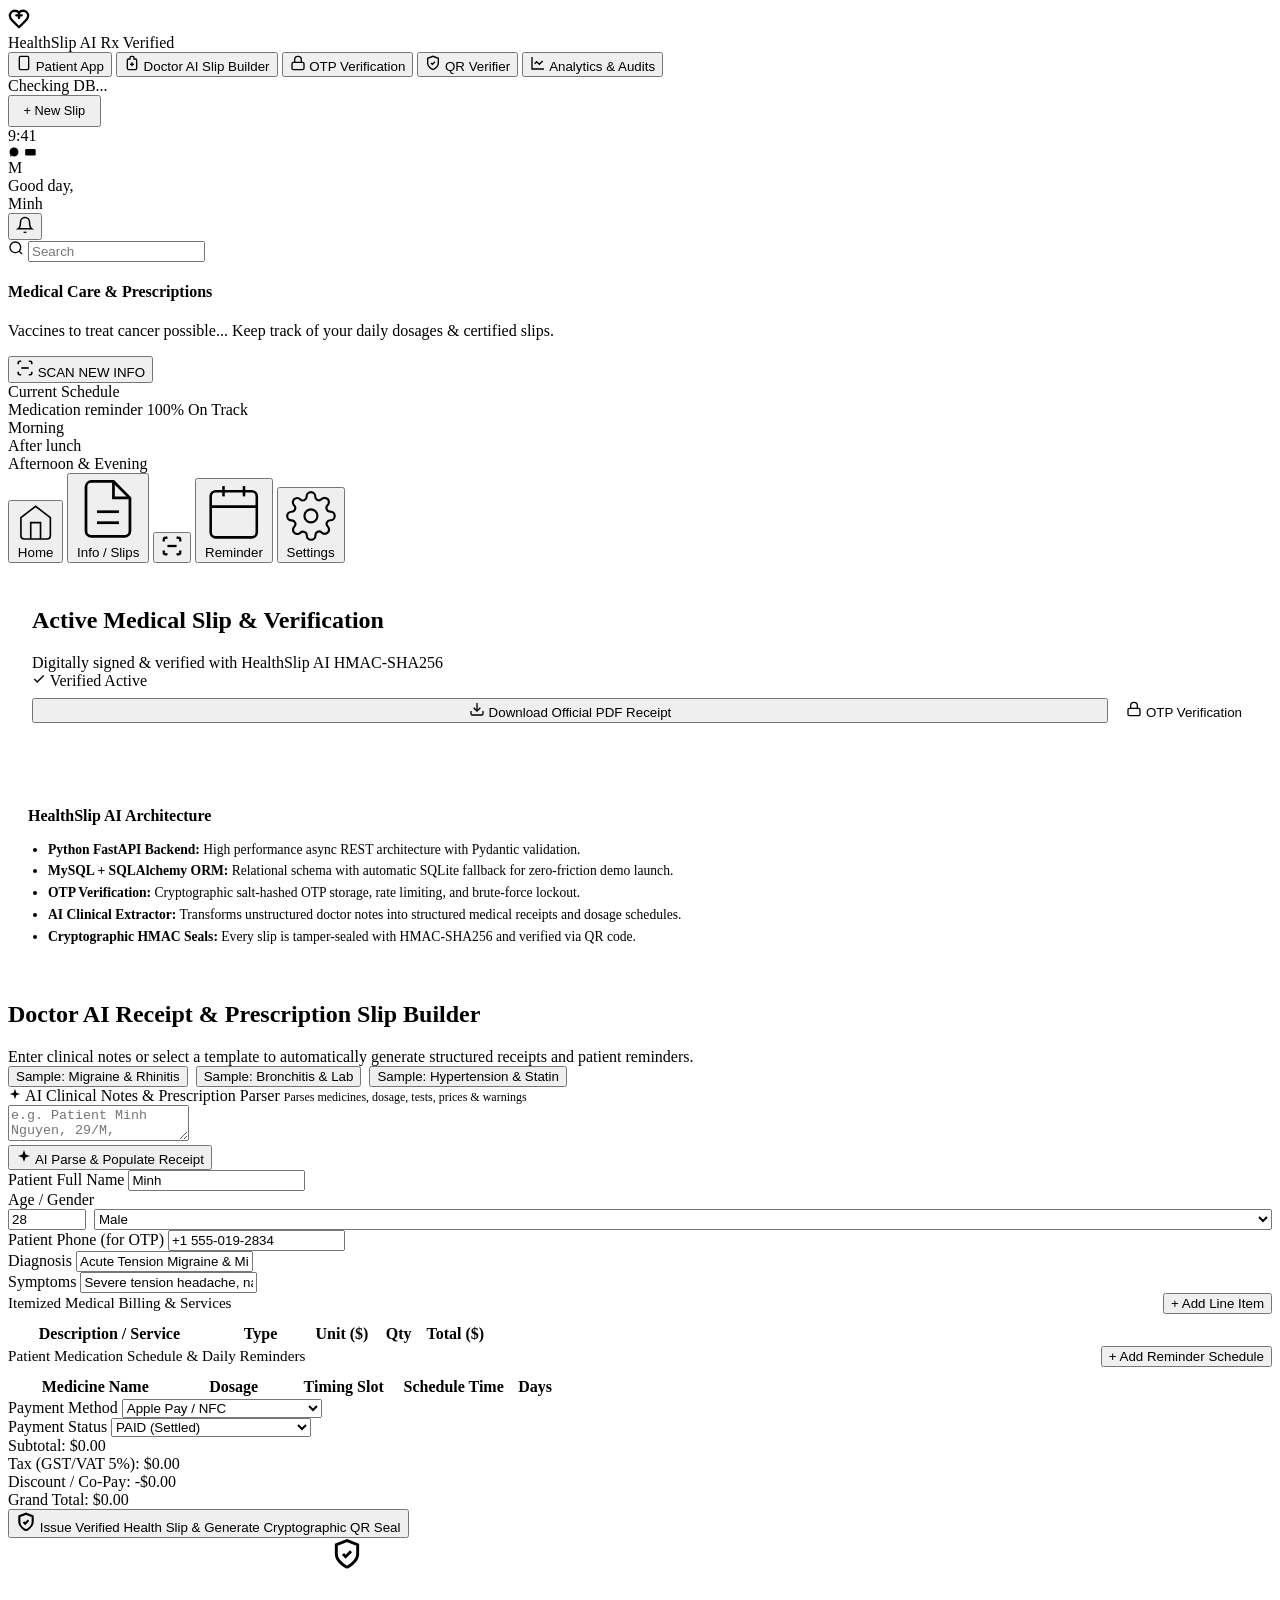
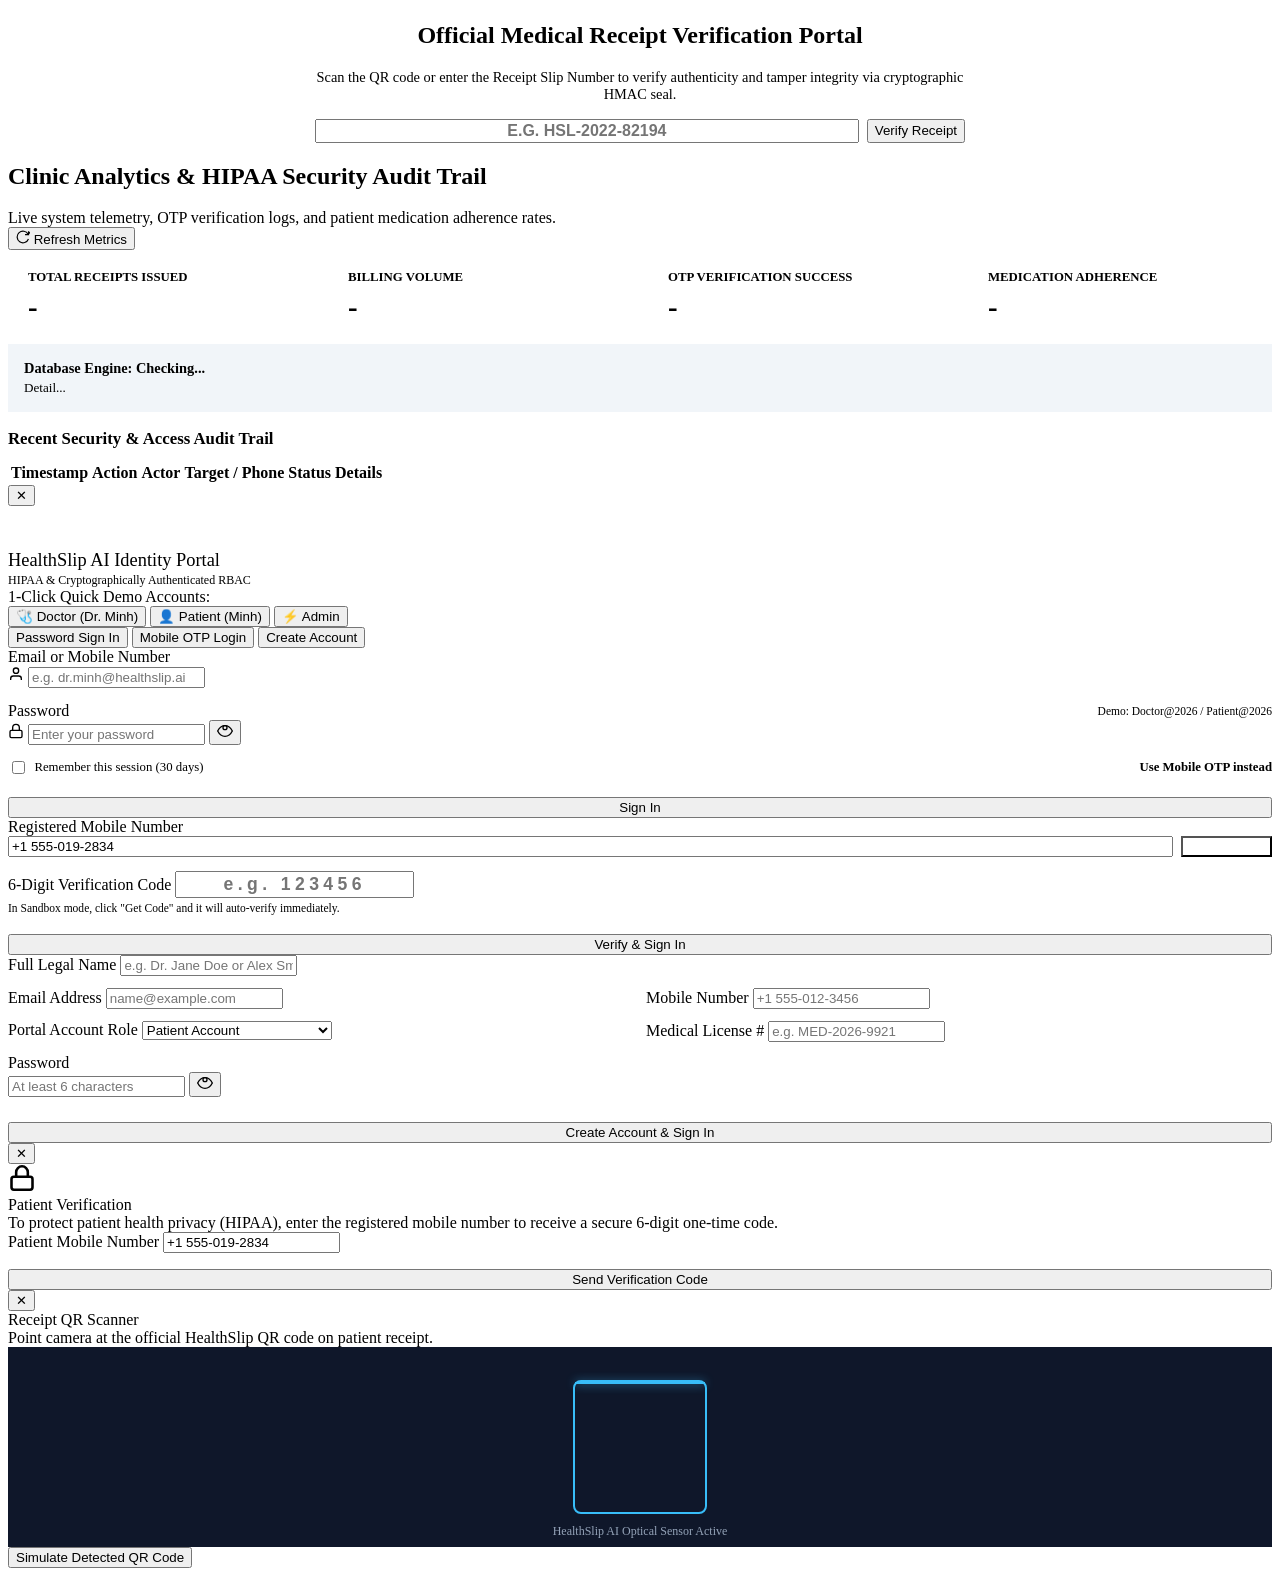
==== app/templates/index.html @ 47f46df9 "Initial commit: HealthSlip AI - AI-assisted medical receipt generation and OTP verification system" ====
<!DOCTYPE html>
<html lang="en">
<head>
  <meta charset="UTF-8">
  <meta name="viewport" content="width=device-width, initial-scale=1.0">
  <title>HealthSlip AI - AI-Assisted Medical Receipt & Patient Verification System</title>
  <meta name="description" content="AI-Powered medical receipt generation, cryptographic verification, and OTP-based secure patient access system.">
  <link rel="stylesheet" href="/static/css/style.css">
  <link rel="icon" href="data:image/svg+xml,<svg xmlns='http://www.w3.org/2000/svg' viewBox='0 0 24 24' fill='%232563EB'><path d='M4.5 10.5C3.67 10.5 3 11.17 3 12s.67 1.5 1.5 1.5h15c.83 0 1.5-.67 1.5-1.5s-.67-1.5-1.5-1.5h-15zM10.5 4.5C10.5 3.67 11.17 3 12 3s1.5.67 1.5 1.5v15c0 .83-.67 1.5-1.5 1.5s-1.5-.67-1.5-1.5v-15z'/></svg>">
</head>
<body>

  <!-- Top App Navigation Bar -->
  <header class="app-header">
    <div class="brand-wrapper">
      <div class="brand-icon">
        <svg width="22" height="22" viewBox="0 0 24 24" fill="none" stroke="currentColor" stroke-width="2.5" stroke-linecap="round" stroke-linejoin="round">
          <path d="M19 14c1.49-1.46 3-3.21 3-5.5A5.5 5.5 0 0 0 16.5 3c-1.76 0-3 .5-4.5 2-1.5-1.5-2.74-2-4.5-2A5.5 5.5 0 0 0 2 8.5c0 2.3 1.5 4.05 3 5.5l7 7Z"/>
          <path d="M12 5v6"/>
          <path d="M9 8h6"/>
        </svg>
      </div>
      <div>
        <span class="brand-title">HealthSlip <span style="color: var(--primary);">AI</span></span>
        <span class="brand-badge">Rx Verified</span>
      </div>
    </div>

    <!-- Navigation Views Tabs -->
    <nav class="nav-tabs">
      <button class="nav-tab-btn active" id="tab-patient-btn" onclick="switchView('patient-view')">
        <svg width="16" height="16" viewBox="0 0 24 24" fill="none" stroke="currentColor" stroke-width="2"><rect width="14" height="20" x="5" y="2" rx="2" ry="2"/><path d="M12 18h.01"/></svg>
        Patient App
      </button>
      <button class="nav-tab-btn" id="tab-doctor-btn" onclick="switchView('doctor-view')">
        <svg width="16" height="16" viewBox="0 0 24 24" fill="none" stroke="currentColor" stroke-width="2"><path d="M11 2a2 2 0 0 0-2 2v2H7a2 2 0 0 0-2 2v12a2 2 0 0 0 2 2h10a2 2 0 0 0 2-2V8a2 2 0 0 0-2-2h-2V4a2 2 0 0 0-2-2h-2z"/><path d="M12 11v6"/><path d="M9 14h6"/></svg>
        Doctor AI Slip Builder
      </button>
      <button class="nav-tab-btn" id="tab-otp-btn" onclick="openOtpModal()">
        <svg width="16" height="16" viewBox="0 0 24 24" fill="none" stroke="currentColor" stroke-width="2"><rect width="18" height="11" x="3" y="11" rx="2" ry="2"/><path d="M7 11V7a5 5 0 0 1 10 0v4"/></svg>
        OTP Verification
      </button>
      <button class="nav-tab-btn" id="tab-verify-btn" onclick="switchView('verify-view')">
        <svg width="16" height="16" viewBox="0 0 24 24" fill="none" stroke="currentColor" stroke-width="2"><path d="M12 22s8-4 8-10V5l-8-3-8 3v7c0 6 8 10 8 10"/><path d="m9 12 2 2 4-4"/></svg>
        QR Verifier
      </button>
      <button class="nav-tab-btn" id="tab-analytics-btn" onclick="switchView('analytics-view')">
        <svg width="16" height="16" viewBox="0 0 24 24" fill="none" stroke="currentColor" stroke-width="2"><path d="M3 3v18h18"/><path d="m19 9-5 5-4-4-3 3"/></svg>
        Analytics & Audits
      </button>
    </nav>

    <!-- Header Actions, DB Badge & Real-Time Auth -->
    <div class="header-actions">
      <div class="db-badge" id="db-status-badge" title="Active Database Connection">
        <span class="db-dot" id="db-dot"></span>
        <span id="db-name-text">Checking DB...</span>
      </div>
      <button class="btn-ai-generate" style="padding: 0.4rem 0.85rem; font-size: 0.8rem;" onclick="switchView('doctor-view')">
        + New Slip
      </button>
      <!-- Real-Time User Authentication State -->
      <div id="header-auth-container">
        <!-- Rendered dynamically by auth.js -->
      </div>
    </div>
  </header>

  <!-- Main Viewport -->
  <main class="main-viewport">

    <!-- ==============================================================
         VIEW 1: PATIENT MOBILE APP (FAITHFUL TO USER'S REFERENCE IMAGE)
         ============================================================== -->
    <section id="patient-view" class="view-panel active">
      <div class="workspace-grid">

        <!-- Left Column: The Mobile Device Simulation -->
        <div class="phone-mockup-wrapper">
          <div class="phone-device">
            <!-- Status Bar -->
            <div class="phone-status-bar">
              <span id="phone-clock">9:41</span>
              <div style="display: flex; gap: 4px; align-items: center;">
                <svg width="12" height="12" viewBox="0 0 24 24" fill="currentColor"><path d="M12 3c-4.97 0-9 4.03-9 9 0 2.12.74 4.07 1.97 5.61L4.35 19.4a1 1 0 0 0 1.41 1.41l1.79-1.79A8.96 8.96 0 0 0 12 21c4.97 0 9-4.03 9-9s-4.03-9-9-9z"/></svg>
                <svg width="14" height="14" viewBox="0 0 24 24" fill="currentColor"><rect x="2" y="7" width="18" height="11" rx="2" ry="2"/><path d="M22 11v3"/></svg>
              </div>
            </div>

            <!-- Scrollable Content Screen -->
            <div class="phone-content">
              
              <!-- User Greeting Header -->
              <div class="phone-user-header">
                <div class="phone-user-info">
                  <div class="phone-avatar" id="patient-avatar-letter">M</div>
                  <div>
                    <div class="phone-greeting-text">Good day,</div>
                    <div class="phone-user-name" id="patient-display-name">Minh</div>
                  </div>
                </div>
                <button class="phone-icon-btn" onclick="openOtpModal()" title="OTP Verification Status">
                  <svg width="18" height="18" viewBox="0 0 24 24" fill="none" stroke="currentColor" stroke-width="2"><path d="M6 8a6 6 0 0 1 12 0c0 7 3 9 3 9H3s3-2 3-9"/><path d="M10.3 21a1.94 1.94 0 0 0 3.4 0"/></svg>
                  <span class="badge-dot" id="auth-status-dot"></span>
                </button>
              </div>

              <!-- Search Bar -->
              <div class="phone-search-box">
                <svg width="16" height="16" viewBox="0 0 24 24" fill="none" stroke="currentColor" stroke-width="2"><circle cx="11" cy="11" r="8"/><path d="m21 21-4.3-4.3"/></svg>
                <input type="text" id="phone-search-input" placeholder="Search" oninput="filterReminders()">
              </div>

              <!-- Hero Context Card (Vaccine/Clinical Research Context with Scan CTA) -->
              <div class="phone-hero-card">
                <div class="hero-art-layer"></div>
                <h4>Medical Care & Prescriptions</h4>
                <p>Vaccines to treat cancer possible... Keep track of your daily dosages & certified slips.</p>
                <button class="btn-scan-action" onclick="openScannerModal()">
                  <svg width="18" height="18" viewBox="0 0 24 24" fill="none" stroke="currentColor" stroke-width="2.2"><path d="M3 7V5a2 2 0 0 1 2-2h2"/><path d="M17 3h2a2 2 0 0 1 2 2v2"/><path d="M21 17v2a2 2 0 0 1-2 2h-2"/><path d="M7 21H5a2 2 0 0 1-2-2v-2"/><path d="M7 12h10"/></svg>
                  SCAN NEW INFO
                </button>
              </div>

              <!-- Horizontal Calendar Ribbon (August 2022 / Current Date) -->
              <div class="calendar-ribbon-wrapper">
                <div class="calendar-month-label" id="calendar-header-title">Current Schedule</div>
                <div class="calendar-days-row" id="calendar-days-container">
                  <!-- Populated via JavaScript: Sun 21, Mon 22, Tue 23... -->
                </div>
              </div>

              <!-- Medication Reminder Section (Faithful to Screenshot!) -->
              <div class="section-headline">
                <span>Medication reminder</span>
                <span class="adherence-indicator" id="adherence-badge">100% On Track</span>
              </div>

              <!-- Time Group: Morning (12:00 am) -->
              <div class="timeline-slot-group">
                <div class="slot-label">Morning</div>
                <div id="slot-morning-items">
                  <!-- Cards loaded here -->
                </div>
              </div>

              <!-- Time Group: After lunch / Afternoon -->
              <div class="timeline-slot-group">
                <div class="slot-label">After lunch</div>
                <div id="slot-afternoon-items">
                  <!-- Cards loaded here -->
                </div>
              </div>

              <!-- Time Group: Evening / Night -->
              <div class="timeline-slot-group">
                <div class="slot-label">Afternoon & Evening</div>
                <div id="slot-evening-items">
                  <!-- Cards loaded here -->
                </div>
              </div>

            </div>

            <!-- Floating Bottom Navigation Bar -->
            <nav class="phone-bottom-nav">
              <button class="phone-nav-item active" onclick="switchView('patient-view')">
                <svg viewBox="0 0 24 24" fill="none" stroke="currentColor"><path d="m3 9 9-7 9 7v11a2 2 0 0 1-2 2H5a2 2 0 0 1-2-2z"/><polyline points="9 22 9 12 15 12 15 22"/></svg>
                <span>Home</span>
              </button>
              <button class="phone-nav-item" onclick="openPatientSlipsDrawer()">
                <svg viewBox="0 0 24 24" fill="none" stroke="currentColor"><path d="M14 2H6a2 2 0 0 0-2 2v16a2 2 0 0 0 2 2h12a2 2 0 0 0 2-2V8z"/><polyline points="14 2 14 8 20 8"/><line x1="16" y1="13" x2="8" y2="13"/><line x1="16" y1="17" x2="8" y2="17"/></svg>
                <span>Info / Slips</span>
              </button>
              <button class="phone-nav-scan-badge" onclick="openScannerModal()" title="Scan Receipt QR">
                <svg width="22" height="22" viewBox="0 0 24 24" fill="none" stroke="currentColor" stroke-width="2.5"><path d="M3 7V5a2 2 0 0 1 2-2h2"/><path d="M17 3h2a2 2 0 0 1 2 2v2"/><path d="M21 17v2a2 2 0 0 1-2 2h-2"/><path d="M7 21H5a2 2 0 0 1-2-2v-2"/><line x1="7" y1="12" x2="17" y2="12"/></svg>
              </button>
              <button class="phone-nav-item" onclick="refreshReminders()">
                <svg viewBox="0 0 24 24" fill="none" stroke="currentColor"><rect width="18" height="18" x="3" y="4" rx="2" ry="2"/><line x1="16" y1="2" x2="16" y2="6"/><line x1="8" y1="2" x2="8" y2="6"/><line x1="3" y1="10" x2="21" y2="10"/></svg>
                <span>Reminder</span>
              </button>
              <button class="phone-nav-item" onclick="switchView('doctor-view')">
                <svg viewBox="0 0 24 24" fill="none" stroke="currentColor"><circle cx="12" cy="12" r="3"/><path d="M19.4 15a1.65 1.65 0 0 0 .33 1.82l.06.06a2 2 0 0 1 0 2.83 2 2 0 0 1-2.83 0l-.06-.06a1.65 1.65 0 0 0-1.82-.33 1.65 1.65 0 0 0-1 1.51V21a2 2 0 0 1-2 2 2 2 0 0 1-2-2v-.09A1.65 1.65 0 0 0 9 19.4a1.65 1.65 0 0 0-1.82.33l-.06.06a2 2 0 0 1-2.83 0 2 2 0 0 1 0-2.83l.06-.06a1.65 1.65 0 0 0 .33-1.82 1.65 1.65 0 0 0-1.51-1H3a2 2 0 0 1-2-2 2 2 0 0 1 2-2h.09A1.65 1.65 0 0 0 4.6 9a1.65 1.65 0 0 0-.33-1.82l-.06-.06a2 2 0 0 1 0-2.83 2 2 0 0 1 2.83 0l.06.06a1.65 1.65 0 0 0 1.82.33H9a1.65 1.65 0 0 0 1-1.51V3a2 2 0 0 1 2-2 2 2 0 0 1 2 2v.09a1.65 1.65 0 0 0 1 1.51 1.65 1.65 0 0 0 1.82-.33l.06-.06a2 2 0 0 1 2.83 0 2 2 0 0 1 0 2.83l-.06.06a1.65 1.65 0 0 0-.33 1.82V9a1.65 1.65 0 0 0 1.51 1H21a2 2 0 0 1 2 2 2 2 0 0 1-2 2h-.09a1.65 1.65 0 0 0-1.51 1z"/></svg>
                <span>Settings</span>
              </button>
            </nav>

          </div>
        </div>

        <!-- Right Column: Interactive Side Panel with Quick Actions -->
        <div style="display: flex; flex-direction: column; gap: 1.5rem;">
          
          <!-- Verified Health Slip Card Preview -->
          <div class="doctor-workspace-card" style="padding: 1.5rem;">
            <div class="workspace-title-bar">
              <div>
                <h2>Active Medical Slip & Verification</h2>
                <div class="workspace-subtitle">Digitally signed & verified with HealthSlip AI HMAC-SHA256</div>
              </div>
              <span class="receipt-stamp-badge" id="preview-stamp-status">
                <svg width="14" height="14" viewBox="0 0 24 24" fill="none" stroke="currentColor" stroke-width="2.5"><polyline points="20 6 9 17 4 12"/></svg>
                Verified Active
              </span>
            </div>

            <!-- Receipt Quick Details -->
            <div id="active-slip-preview-container">
              <!-- Loaded dynamically -->
            </div>

            <div style="display: flex; gap: 0.75rem; margin-top: 0.5rem;">
              <button class="btn-ai-generate" style="flex: 1;" onclick="downloadActivePdf()">
                <svg width="16" height="16" viewBox="0 0 24 24" fill="none" stroke="currentColor" stroke-width="2"><path d="M21 15v4a2 2 0 0 1-2 2H5a2 2 0 0 1-2-2v-4"/><polyline points="7 10 12 15 17 10"/><line x1="12" y1="15" x2="12" y2="3"/></svg>
                Download Official PDF Receipt
              </button>
              <button class="btn-scan-action" style="background: white; color: var(--navy); border: 1px solid var(--border);" onclick="openOtpModal()">
                <svg width="16" height="16" viewBox="0 0 24 24" fill="none" stroke="currentColor" stroke-width="2"><rect width="18" height="11" x="3" y="11" rx="2" ry="2"/><path d="M7 11V7a5 5 0 0 1 10 0v4"/></svg>
                OTP Verification
              </button>
            </div>
          </div>

          <!-- Feature Highlights Card -->
          <div class="doctor-workspace-card" style="padding: 1.25rem; background: #ffffff;">
            <h3 style="font-size: 1rem; font-weight: 700; margin-bottom: 0.5rem; color: var(--navy);">HealthSlip AI Architecture</h3>
            <ul style="font-size: 0.85rem; color: var(--text-muted); line-height: 1.6; padding-left: 1.25rem;">
              <li><b>Python FastAPI Backend:</b> High performance async REST architecture with Pydantic validation.</li>
              <li><b>MySQL + SQLAlchemy ORM:</b> Relational schema with automatic SQLite fallback for zero-friction demo launch.</li>
              <li><b>OTP Verification:</b> Cryptographic salt-hashed OTP storage, rate limiting, and brute-force lockout.</li>
              <li><b>AI Clinical Extractor:</b> Transforms unstructured doctor notes into structured medical receipts and dosage schedules.</li>
              <li><b>Cryptographic HMAC Seals:</b> Every slip is tamper-sealed with HMAC-SHA256 and verified via QR code.</li>
            </ul>
          </div>

        </div>

      </div>
    </section>

    <!-- ==============================================================
         VIEW 2: DOCTOR AI RECEIPT GENERATOR WORKSPACE
         ============================================================== -->
    <section id="doctor-view" class="view-panel">
      <div class="doctor-workspace-card">
        
        <div class="workspace-title-bar">
          <div>
            <h2>Doctor AI Receipt & Prescription Slip Builder</h2>
            <div class="workspace-subtitle">Enter clinical notes or select a template to automatically generate structured receipts and patient reminders.</div>
          </div>
          <div style="display: flex; gap: 0.5rem;">
            <button class="sample-prompt-chip" onclick="fillSamplePrompt('migraine')">Sample: Migraine & Rhinitis</button>
            <button class="sample-prompt-chip" onclick="fillSamplePrompt('bronchitis')">Sample: Bronchitis & Lab</button>
            <button class="sample-prompt-chip" onclick="fillSamplePrompt('hypertension')">Sample: Hypertension & Statin</button>
          </div>
        </div>

        <!-- AI Clinical Notes Input Section -->
        <div class="ai-note-box">
          <div class="ai-note-header">
            <span class="ai-sparkle-tag">
              <svg width="14" height="14" viewBox="0 0 24 24" fill="currentColor"><path d="m12 3-1.9 5.8a2 2 0 0 1-1.3 1.3L3 12l5.8 1.9a2 2 0 0 1 1.3 1.3L12 21l1.9-5.8a2 2 0 0 1 1.3-1.3L21 12l-5.8-1.9a2 2 0 0 1-1.3-1.3z"/></svg>
              AI Clinical Notes & Prescription Parser
            </span>
            <span style="font-size: 0.75rem; color: var(--text-muted);">Parses medicines, dosage, tests, prices & warnings</span>
          </div>
          
          <textarea id="ai-clinical-notes-input" class="ai-textarea" placeholder="e.g. Patient Minh Nguyen, 29/M, presents with severe tension migraine. Prescribe Ibuprofen 400mg 1 pill at 12:00 am and after lunch for 5 days. Add Ibuprofen metisylat 1 pill after lunch. Advised CBC blood test and complete rest. Consultation fee $50."></textarea>
          
          <div style="display: flex; justify-content: space-between; align-items: center;">
            <button class="btn-ai-generate" id="btn-run-ai" onclick="runAIExtraction()">
              <svg width="16" height="16" viewBox="0 0 24 24" fill="currentColor"><path d="m12 3-1.9 5.8a2 2 0 0 1-1.3 1.3L3 12l5.8 1.9a2 2 0 0 1 1.3 1.3L12 21l1.9-5.8a2 2 0 0 1 1.3-1.3L21 12l-5.8-1.9a2 2 0 0 1-1.3-1.3z"/></svg>
              AI Parse & Populate Receipt
            </button>
            <span id="ai-status-msg" style="font-size: 0.8rem; font-weight: 600; color: var(--primary);"></span>
          </div>
        </div>

        <!-- AI Clinical Contraindication Warnings Banner -->
        <div id="ai-warnings-banner" class="ai-alert-box" style="display: none;">
          <div class="ai-alert-title">
            <svg width="16" height="16" viewBox="0 0 24 24" fill="none" stroke="currentColor" stroke-width="2.5"><path d="m21.73 18-8-14a2 2 0 0 0-3.48 0l-8 14A2 2 0 0 0 4 21h16a2 2 0 0 0 1.73-3Z"/><line x1="12" y1="9" x2="12" y2="13"/><line x1="12" y1="17" x2="12.01" y2="17"/></svg>
            Clinical Safety & Interaction Alerts
          </div>
          <ul id="ai-warnings-list" class="ai-alert-list"></ul>
        </div>

        <!-- Form: Patient & Doctor Info -->
        <div class="form-grid-3">
          <div class="input-group">
            <label class="input-label">Patient Full Name</label>
            <input type="text" id="doc-patient-name" class="form-input" value="Minh">
          </div>
          <div class="input-group">
            <label class="input-label">Age / Gender</label>
            <div style="display: flex; gap: 0.5rem;">
              <input type="number" id="doc-patient-age" class="form-input" value="28" style="width: 70px;">
              <select id="doc-patient-gender" class="form-input" style="flex: 1;">
                <option value="Male">Male</option>
                <option value="Female">Female</option>
                <option value="Other">Other</option>
              </select>
            </div>
          </div>
          <div class="input-group">
            <label class="input-label">Patient Phone (for OTP)</label>
            <input type="text" id="doc-patient-phone" class="form-input" value="+1 555-019-2834">
          </div>
        </div>

        <div class="form-grid-2">
          <div class="input-group">
            <label class="input-label">Diagnosis</label>
            <input type="text" id="doc-diagnosis" class="form-input" value="Acute Tension Migraine & Mild Rhinovirus">
          </div>
          <div class="input-group">
            <label class="input-label">Symptoms</label>
            <input type="text" id="doc-symptoms" class="form-input" value="Severe tension headache, nasal congestion, seasonal fatigue">
          </div>
        </div>

        <!-- Itemized Billing Table -->
        <div>
          <div style="display: flex; justify-content: space-between; align-items: center; margin-bottom: 0.5rem;">
            <label class="input-label" style="font-size: 0.95rem;">Itemized Medical Billing & Services</label>
            <button class="btn-add-item" onclick="addNewItemRow()">+ Add Line Item</button>
          </div>

          <div class="items-table-wrapper">
            <table class="items-table" id="receipt-items-table">
              <thead>
                <tr>
                  <th style="width: 40%;">Description / Service</th>
                  <th style="width: 20%;">Type</th>
                  <th style="width: 12%;">Unit ($)</th>
                  <th style="width: 10%;">Qty</th>
                  <th style="width: 12%;">Total ($)</th>
                  <th style="width: 6%;"></th>
                </tr>
              </thead>
              <tbody id="receipt-items-tbody">
                <!-- Dynamically Populated Rows -->
              </tbody>
            </table>
          </div>
        </div>

        <!-- Medication Schedule & Dosage Reminders (To populate Patient's App!) -->
        <div>
          <div style="display: flex; justify-content: space-between; align-items: center; margin-bottom: 0.5rem;">
            <label class="input-label" style="font-size: 0.95rem;">Patient Medication Schedule & Daily Reminders</label>
            <button class="btn-add-item" onclick="addNewReminderRow()">+ Add Reminder Schedule</button>
          </div>

          <div class="items-table-wrapper">
            <table class="items-table" id="reminders-table">
              <thead>
                <tr>
                  <th style="width: 30%;">Medicine Name</th>
                  <th style="width: 18%;">Dosage</th>
                  <th style="width: 20%;">Timing Slot</th>
                  <th style="width: 18%;">Schedule Time</th>
                  <th style="width: 10%;">Days</th>
                  <th style="width: 4%;"></th>
                </tr>
              </thead>
              <tbody id="reminders-tbody">
                <!-- Dynamically Populated Reminder Rows -->
              </tbody>
            </table>
          </div>
        </div>

        <!-- Financial Totals & Issue Button -->
        <div class="financials-bar">
          <div class="payment-options-col">
            <div class="input-group">
              <label class="input-label">Payment Method</label>
              <select id="doc-payment-method" class="form-input" style="width: 200px;">
                <option value="Apple Pay / NFC">Apple Pay / NFC</option>
                <option value="Credit / Debit Card">Credit / Debit Card</option>
                <option value="UPI / QR">UPI / QR</option>
                <option value="Cash">Cash</option>
                <option value="Insurance Claim">Insurance Direct Claim</option>
              </select>
            </div>
            <div class="input-group">
              <label class="input-label">Payment Status</label>
              <select id="doc-payment-status" class="form-input" style="width: 200px;">
                <option value="PAID">PAID (Settled)</option>
                <option value="PENDING">PENDING</option>
                <option value="INSURANCE_CLAIM">INSURANCE CLAIM</option>
              </select>
            </div>
          </div>

          <div class="totals-breakdown-col">
            <div class="total-row">
              <span>Subtotal:</span>
              <span id="calc-subtotal">$0.00</span>
            </div>
            <div class="total-row">
              <span>Tax (GST/VAT 5%):</span>
              <span id="calc-tax">$0.00</span>
            </div>
            <div class="total-row">
              <span>Discount / Co-Pay:</span>
              <span id="calc-discount">-$0.00</span>
            </div>
            <div class="total-row grand">
              <span>Grand Total:</span>
              <span id="calc-grand-total" style="color: var(--primary);">$0.00</span>
            </div>
          </div>
        </div>

        <!-- Final Action Button -->
        <button class="btn-generate-slip" onclick="submitCreateHealthSlip()">
          <svg width="20" height="20" viewBox="0 0 24 24" fill="none" stroke="currentColor" stroke-width="2.5"><path d="M12 22s8-4 8-10V5l-8-3-8 3v7c0 6 8 10 8 10"/><polyline points="9 12 11 14 15 10"/></svg>
          Issue Verified Health Slip & Generate Cryptographic QR Seal
        </button>

      </div>
    </section>

    <!-- ==============================================================
         VIEW 3: PUBLIC QR CODE VERIFIER
         ============================================================== -->
    <section id="verify-view" class="view-panel">
      <div class="doctor-workspace-card" style="max-width: 650px; margin: 0 auto; text-align: center;">
        
        <div class="modal-icon-badge" style="width: 64px; height: 64px;">
          <svg width="32" height="32" viewBox="0 0 24 24" fill="none" stroke="currentColor" stroke-width="2.2"><path d="M12 22s8-4 8-10V5l-8-3-8 3v7c0 6 8 10 8 10"/><polyline points="9 12 11 14 15 10"/></svg>
        </div>
        
        <h2>Official Medical Receipt Verification Portal</h2>
        <p style="font-size: 0.9rem; color: var(--text-muted);">
          Scan the QR code or enter the Receipt Slip Number to verify authenticity and tamper integrity via cryptographic HMAC seal.
        </p>

        <div style="display: flex; gap: 0.5rem; margin: 1rem 0;">
          <input type="text" id="verify-slip-input" class="form-input" placeholder="e.g. HSL-2022-82194" style="flex: 1; font-weight: 700; font-size: 1rem; text-align: center; text-transform: uppercase;">
          <button class="btn-ai-generate" onclick="runPublicVerification()">Verify Receipt</button>
        </div>

        <!-- Verification Result Card -->
        <div id="verify-result-card" style="display: none; margin-top: 1rem; text-align: left; padding: 1.25rem; border-radius: var(--radius-lg); border: 1.5px solid var(--border);">
          <!-- Dynamic Content -->
        </div>

      </div>
    </section>

    <!-- ==============================================================
         VIEW 4: ANALYTICS & AUDIT TRAIL HUB
         ============================================================== -->
    <section id="analytics-view" class="view-panel">
      <div class="doctor-workspace-card">
        
        <div class="workspace-title-bar">
          <div>
            <h2>Clinic Analytics & HIPAA Security Audit Trail</h2>
            <div class="workspace-subtitle">Live system telemetry, OTP verification logs, and patient medication adherence rates.</div>
          </div>
          <button class="sample-prompt-chip" onclick="loadAnalytics()">
            <svg width="14" height="14" viewBox="0 0 24 24" fill="none" stroke="currentColor" stroke-width="2"><path d="M21.5 2v6h-6M21.34 15.57a10 10 0 1 1-.57-8.38l5.67-5.67"/></svg>
            Refresh Metrics
          </button>
        </div>

        <!-- Metric KPI Cards -->
        <div style="display: grid; grid-template-columns: repeat(auto-fit, minmax(200px, 1fr)); gap: 1rem;">
          <div style="background: var(--surface-alt); padding: 1.25rem; border-radius: var(--radius-lg); border: 1px solid var(--border);">
            <div style="font-size: 0.8rem; font-weight: 700; color: var(--text-muted);">TOTAL RECEIPTS ISSUED</div>
            <div id="metric-slips" style="font-size: 1.8rem; font-weight: 800; color: var(--navy); margin-top: 0.35rem;">-</div>
          </div>
          <div style="background: var(--surface-alt); padding: 1.25rem; border-radius: var(--radius-lg); border: 1px solid var(--border);">
            <div style="font-size: 0.8rem; font-weight: 700; color: var(--text-muted);">BILLING VOLUME</div>
            <div id="metric-revenue" style="font-size: 1.8rem; font-weight: 800; color: var(--primary); margin-top: 0.35rem;">-</div>
          </div>
          <div style="background: var(--surface-alt); padding: 1.25rem; border-radius: var(--radius-lg); border: 1px solid var(--border);">
            <div style="font-size: 0.8rem; font-weight: 700; color: var(--text-muted);">OTP VERIFICATION SUCCESS</div>
            <div id="metric-otp-rate" style="font-size: 1.8rem; font-weight: 800; color: var(--emerald-text); margin-top: 0.35rem;">-</div>
          </div>
          <div style="background: var(--surface-alt); padding: 1.25rem; border-radius: var(--radius-lg); border: 1px solid var(--border);">
            <div style="font-size: 0.8rem; font-weight: 700; color: var(--text-muted);">MEDICATION ADHERENCE</div>
            <div id="metric-adherence" style="font-size: 1.8rem; font-weight: 800; color: var(--amber-dark); margin-top: 0.35rem;">-</div>
          </div>
        </div>

        <!-- Database Engine Information -->
        <div style="background: #f1f5f9; padding: 1rem; border-radius: var(--radius-md); border-left: 4px solid var(--primary);">
          <div style="font-weight: 700; font-size: 0.9rem; color: var(--navy);" id="metric-db-title">Database Engine: Checking...</div>
          <div style="font-size: 0.82rem; color: var(--text-muted); margin-top: 0.2rem;" id="metric-db-detail">Detail...</div>
        </div>

        <!-- Security Audit Trail Table -->
        <div>
          <h3 style="font-size: 1.05rem; font-weight: 800; color: var(--navy); margin-bottom: 0.75rem;">Recent Security & Access Audit Trail</h3>
          <div class="items-table-wrapper">
            <table class="items-table">
              <thead>
                <tr>
                  <th>Timestamp</th>
                  <th>Action</th>
                  <th>Actor</th>
                  <th>Target / Phone</th>
                  <th>Status</th>
                  <th>Details</th>
                </tr>
              </thead>
              <tbody id="audit-trail-tbody">
                <!-- Dynamically Populated Audit Rows -->
              </tbody>
            </table>
          </div>
        </div>

      </div>
    </section>

  </main>

  <!-- ==============================================================
       MODAL 0: PRODUCTION-GRADE AUTHENTICATION & SESSION PORTAL
       ============================================================== -->
  <div class="modal-overlay" id="auth-modal">
    <div class="modal-card auth-modal-card">
      <button class="modal-close-btn" onclick="closeAuthModal()">✕</button>

      <div class="auth-header-pill">
        <div class="modal-icon-badge" style="background: linear-gradient(135deg, var(--primary) 0%, #1e40af 100%); color: white; width: 44px; height: 44px; border-radius: var(--radius-md);">
          <svg width="22" height="22" viewBox="0 0 24 24" fill="none" stroke="currentColor" stroke-width="2.2"><path d="M12 22s8-4 8-10V5l-8-3-8 3v7c0 6 8 10 8 10"/><path d="m9 12 2 2 4-4"/></svg>
        </div>
        <div>
          <div class="modal-title" style="text-align: left; margin-bottom: 2px; font-size: 1.15rem;">HealthSlip AI Identity Portal</div>
          <div style="font-size: 0.75rem; color: var(--text-muted);">HIPAA & Cryptographically Authenticated RBAC</div>
        </div>
      </div>

      <!-- Quick 1-Click Demo Login Bar -->
      <div class="auth-demo-bar">
        <span class="auth-demo-label">1-Click Quick Demo Accounts:</span>
        <div class="auth-demo-chips">
          <button type="button" class="auth-demo-btn doctor" onclick="fillDemoCredentials('doctor')">
            🩺 Doctor (Dr. Minh)
          </button>
          <button type="button" class="auth-demo-btn patient" onclick="fillDemoCredentials('patient')">
            👤 Patient (Minh)
          </button>
          <button type="button" class="auth-demo-btn admin" onclick="fillDemoCredentials('admin')">
            ⚡ Admin
          </button>
        </div>
      </div>

      <!-- Modal Auth Tabs -->
      <div class="auth-tabs-row">
        <button type="button" class="auth-tab-btn active" id="tab-auth-signin-btn" onclick="switchAuthTab('signin')">
          Password Sign In
        </button>
        <button type="button" class="auth-tab-btn" id="tab-auth-otp-btn" onclick="switchAuthTab('otp')">
          Mobile OTP Login
        </button>
        <button type="button" class="auth-tab-btn" id="tab-auth-register-btn" onclick="switchAuthTab('register')">
          Create Account
        </button>
      </div>

      <!-- Feedback / Error / Success Message Container -->
      <div id="auth-feedback-msg" class="auth-feedback-box"></div>

      <!-- TAB 1: Password Sign In -->
      <form id="auth-content-signin" class="auth-tab-content active" onsubmit="submitLogin(event)">
        <div class="input-group" style="text-align: left; margin-bottom: 0.85rem;">
          <label class="input-label">Email or Mobile Number</label>
          <div class="input-icon-wrapper">
            <svg class="input-prefix-icon" width="16" height="16" viewBox="0 0 24 24" fill="none" stroke="currentColor" stroke-width="2"><path d="M20 21v-2a4 4 0 0 0-4-4H8a4 4 0 0 0-4 4v2"/><circle cx="12" cy="7" r="4"/></svg>
            <input type="text" id="signin-identity" class="form-input with-prefix" placeholder="e.g. dr.minh@healthslip.ai" required autocomplete="username">
          </div>
        </div>

        <div class="input-group" style="text-align: left; margin-bottom: 0.85rem;">
          <div style="display: flex; justify-content: space-between; align-items: center;">
            <label class="input-label">Password</label>
            <span style="font-size: 0.72rem; color: var(--text-muted);">Demo: Doctor@2026 / Patient@2026</span>
          </div>
          <div class="input-icon-wrapper">
            <svg class="input-prefix-icon" width="16" height="16" viewBox="0 0 24 24" fill="none" stroke="currentColor" stroke-width="2"><rect width="18" height="11" x="3" y="11" rx="2" ry="2"/><path d="M7 11V7a5 5 0 0 1 10 0v4"/></svg>
            <input type="password" id="signin-password" class="form-input with-prefix with-suffix" placeholder="Enter your password" required autocomplete="current-password">
            <button type="button" class="btn-toggle-pass" onclick="togglePasswordVisibility('signin-password', this)" title="Toggle password visibility">
              <svg width="16" height="16" viewBox="0 0 24 24" fill="none" stroke="currentColor" stroke-width="2"><path d="M1 12s4-8 11-8 11 8 11 8-4 8-11 8-11-8-11-8z"/><circle cx="12" cy="7" r="3"/></svg>
            </button>
          </div>
        </div>

        <div style="display: flex; justify-content: space-between; align-items: center; margin-bottom: 1.25rem;">
          <label style="display: flex; align-items: center; gap: 0.4rem; font-size: 0.8rem; cursor: pointer; color: var(--text-muted);">
            <input type="checkbox" id="signin-remember" style="accent-color: var(--primary);">
            Remember this session (30 days)
          </label>
          <a href="javascript:void(0)" onclick="switchAuthTab('otp')" style="font-size: 0.8rem; color: var(--primary); text-decoration: none; font-weight: 600;">Use Mobile OTP instead</a>
        </div>

        <button type="submit" class="btn-modal-action" id="btn-submit-signin" style="width: 100%;">
          Sign In
        </button>
      </form>

      <!-- TAB 2: Mobile OTP Login -->
      <form id="auth-content-otp" class="auth-tab-content" onsubmit="submitOtpLogin(event)">
        <div class="input-group" style="text-align: left; margin-bottom: 0.85rem;">
          <label class="input-label">Registered Mobile Number</label>
          <div style="display: flex; gap: 0.5rem;">
            <input type="text" id="otp-login-phone" class="form-input" placeholder="+1 555-019-2834" value="+1 555-019-2834" style="flex: 1;">
            <button type="button" class="btn-scan-action" style="padding: 0 1rem; font-size: 0.8rem; background: var(--primary); color: white;" onclick="requestOtpForLoginTab()">
              Get Code
            </button>
          </div>
        </div>

        <div class="input-group" style="text-align: left; margin-bottom: 1.25rem;">
          <label class="input-label">6-Digit Verification Code</label>
          <input type="text" id="otp-login-code" class="form-input" placeholder="e.g. 123456" maxlength="6" style="letter-spacing: 0.25em; font-size: 1.1rem; text-align: center; font-weight: 700;">
          <div style="font-size: 0.72rem; color: var(--text-muted); margin-top: 4px;">
            In Sandbox mode, click "Get Code" and it will auto-verify immediately.
          </div>
        </div>

        <button type="submit" class="btn-modal-action" id="btn-submit-otp-login" style="width: 100%;">
          Verify & Sign In
        </button>
      </form>

      <!-- TAB 3: Create Account -->
      <form id="auth-content-register" class="auth-tab-content" onsubmit="submitRegister(event)">
        <div class="input-group" style="text-align: left; margin-bottom: 0.75rem;">
          <label class="input-label">Full Legal Name</label>
          <input type="text" id="reg-fullname" class="form-input" placeholder="e.g. Dr. Jane Doe or Alex Smith" required>
        </div>

        <div style="display: grid; grid-template-columns: 1fr 1fr; gap: 0.75rem; margin-bottom: 0.75rem;">
          <div class="input-group" style="text-align: left;">
            <label class="input-label">Email Address</label>
            <input type="email" id="reg-email" class="form-input" placeholder="name@example.com" required autocomplete="email">
          </div>
          <div class="input-group" style="text-align: left;">
            <label class="input-label">Mobile Number</label>
            <input type="tel" id="reg-phone" class="form-input" placeholder="+1 555-012-3456" required autocomplete="tel">
          </div>
        </div>

        <div style="display: grid; grid-template-columns: 1fr 1fr; gap: 0.75rem; margin-bottom: 0.75rem;">
          <div class="input-group" style="text-align: left;">
            <label class="input-label">Portal Account Role</label>
            <select id="reg-role" class="form-input">
              <option value="PATIENT">Patient Account</option>
              <option value="DOCTOR">Medical Practitioner / Doctor</option>
            </select>
          </div>
          <div class="input-group" id="reg-license-group" style="text-align: left;">
            <label class="input-label">Medical License #</label>
            <input type="text" id="reg-license" class="form-input" placeholder="e.g. MED-2026-9921">
          </div>
        </div>

        <div class="input-group" style="text-align: left; margin-bottom: 1.25rem;">
          <label class="input-label">Password</label>
          <div class="input-icon-wrapper">
            <input type="password" id="reg-password" class="form-input with-suffix" placeholder="At least 6 characters" required oninput="evaluatePasswordStrength(this.value)">
            <button type="button" class="btn-toggle-pass" onclick="togglePasswordVisibility('reg-password', this)" title="Toggle password visibility">
              <svg width="16" height="16" viewBox="0 0 24 24" fill="none" stroke="currentColor" stroke-width="2"><path d="M1 12s4-8 11-8 11 8 11 8-4 8-11 8-11-8-11-8z"/><circle cx="12" cy="7" r="3"/></svg>
            </button>
          </div>
          <!-- Real-Time Password Strength Meter -->
          <div style="display: flex; align-items: center; justify-content: space-between; margin-top: 5px;">
            <div class="password-strength-track">
              <div class="password-strength-fill" id="reg-password-strength-bar"></div>
            </div>
            <span id="reg-password-strength-label" style="font-size: 0.72rem; font-weight: 700;"></span>
          </div>
        </div>

        <button type="submit" class="btn-modal-action" id="btn-submit-reg" style="width: 100%;">
          Create Account & Sign In
        </button>
      </form>

    </div>
  </div>

  <!-- ==============================================================
       MODAL 1: OTP PATIENT VERIFICATION MODAL
       ============================================================== -->
  <div class="modal-overlay" id="otp-modal">
    <div class="modal-card">
      <button class="modal-close-btn" onclick="closeOtpModal()">✕</button>
      
      <div class="modal-icon-badge">
        <svg width="28" height="28" viewBox="0 0 24 24" fill="none" stroke="currentColor" stroke-width="2.2"><rect width="18" height="11" x="3" y="11" rx="2" ry="2"/><path d="M7 11V7a5 5 0 0 1 10 0v4"/></svg>
      </div>

      <div class="modal-title">Patient Verification</div>
      <div class="modal-desc">
        To protect patient health privacy (HIPAA), enter the registered mobile number to receive a secure 6-digit one-time code.
      </div>

      <!-- Step A: Enter Phone -->
      <div id="otp-step-phone">
        <div class="input-group" style="text-align: left; margin-bottom: 1rem;">
          <label class="input-label">Patient Mobile Number</label>
          <input type="text" id="otp-input-phone" class="form-input" value="+1 555-019-2834" placeholder="+1 555-019-2834">
        </div>
        <button class="btn-modal-action" style="width: 100%;" onclick="requestOtpCode()">
          Send Verification Code
        </button>
      </div>

      <!-- Step B: Enter 6-digit OTP -->
      <div id="otp-step-code" style="display: none;">
        <!-- Dev Sandbox Toast helper -->
        <div class="dev-otp-toast" id="dev-sandbox-toast">
          <span>Sandbox OTP (Click to Fill):</span>
          <span class="dev-otp-code" id="dev-sandbox-code" onclick="autoFillSandboxOtp()" style="cursor: pointer;" title="Click to auto-fill">------</span>
        </div>

        <div style="font-size: 0.8rem; color: var(--text-muted); margin: 0.75rem 0 0.5rem;">
          Enter 6-digit verification code:
        </div>

        <div class="otp-inputs-row">
          <input type="text" maxlength="1" class="otp-digit" id="otp-d1" oninput="handleOtpInput(this, 'otp-d2')">
          <input type="text" maxlength="1" class="otp-digit" id="otp-d2" oninput="handleOtpInput(this, 'otp-d3')">
          <input type="text" maxlength="1" class="otp-digit" id="otp-d3" oninput="handleOtpInput(this, 'otp-d4')">
          <input type="text" maxlength="1" class="otp-digit" id="otp-d4" oninput="handleOtpInput(this, 'otp-d5')">
          <input type="text" maxlength="1" class="otp-digit" id="otp-d5" oninput="handleOtpInput(this, 'otp-d6')">
          <input type="text" maxlength="1" class="otp-digit" id="otp-d6" oninput="handleOtpInput(this, null)">
        </div>

        <div id="otp-timer-label" style="font-size: 0.78rem; color: var(--text-muted); margin: 0.75rem 0;">
          Code expires in <span id="otp-timer-val" style="font-weight: 700; color: var(--navy);">05:00</span>
        </div>

        <button class="btn-modal-action" style="width: 100%;" onclick="submitVerifyOtp()">
          Verify Identity & Access Slips
        </button>

        <button style="border: none; background: transparent; color: var(--primary); font-size: 0.8rem; font-weight: 600; cursor: pointer; margin-top: 0.5rem;" onclick="requestOtpCode()">
          Resend Code
        </button>
      </div>

      <div id="otp-feedback-msg" style="font-size: 0.8rem; font-weight: 600;"></div>
    </div>
  </div>

  <!-- ==============================================================
       MODAL 2: QR CAMERA SCANNER SIMULATOR
       ============================================================== -->
  <div class="modal-overlay" id="scanner-modal">
    <div class="modal-card">
      <button class="modal-close-btn" onclick="closeScannerModal()">✕</button>
      <div class="modal-title">Receipt QR Scanner</div>
      <div class="modal-desc">Point camera at the official HealthSlip QR code on patient receipt.</div>
      
      <!-- Visual camera scanner viewfinder -->
      <div style="width: 100%; height: 200px; background: #0f172a; border-radius: var(--radius-md); position: relative; overflow: hidden; display: flex; align-items: center; justify-content: center; color: white;">
        <div style="width: 130px; height: 130px; border: 2px solid #38bdf8; border-radius: 8px; position: relative;">
          <!-- Laser animation line -->
          <div style="position: absolute; left: 0; right: 0; height: 2px; background: #38bdf8; box-shadow: 0 0 10px #38bdf8; animation: scanLaser 2s infinite ease-in-out;"></div>
        </div>
        <span style="position: absolute; bottom: 8px; font-size: 0.75rem; color: #94a3b8;">HealthSlip AI Optical Sensor Active</span>
      </div>

      <style>
        @keyframes scanLaser {
          0% { top: 0%; }
          50% { top: 100%; }
          100% { top: 0%; }
        }
      </style>

      <button class="btn-modal-action" onclick="simulateScanDetected()">
        Simulate Detected QR Code
      </button>
    </div>
  </div>

  <!-- JavaScript Client Logic -->
  <script src="/static/js/api.js"></script>
  <script src="/static/js/auth.js"></script>
  <script src="/static/js/reminders.js"></script>
  <script src="/static/js/doctor.js"></script>
  <script src="/static/js/patient.js"></script>
  <script src="/static/js/app.js"></script>
</body>
</html>
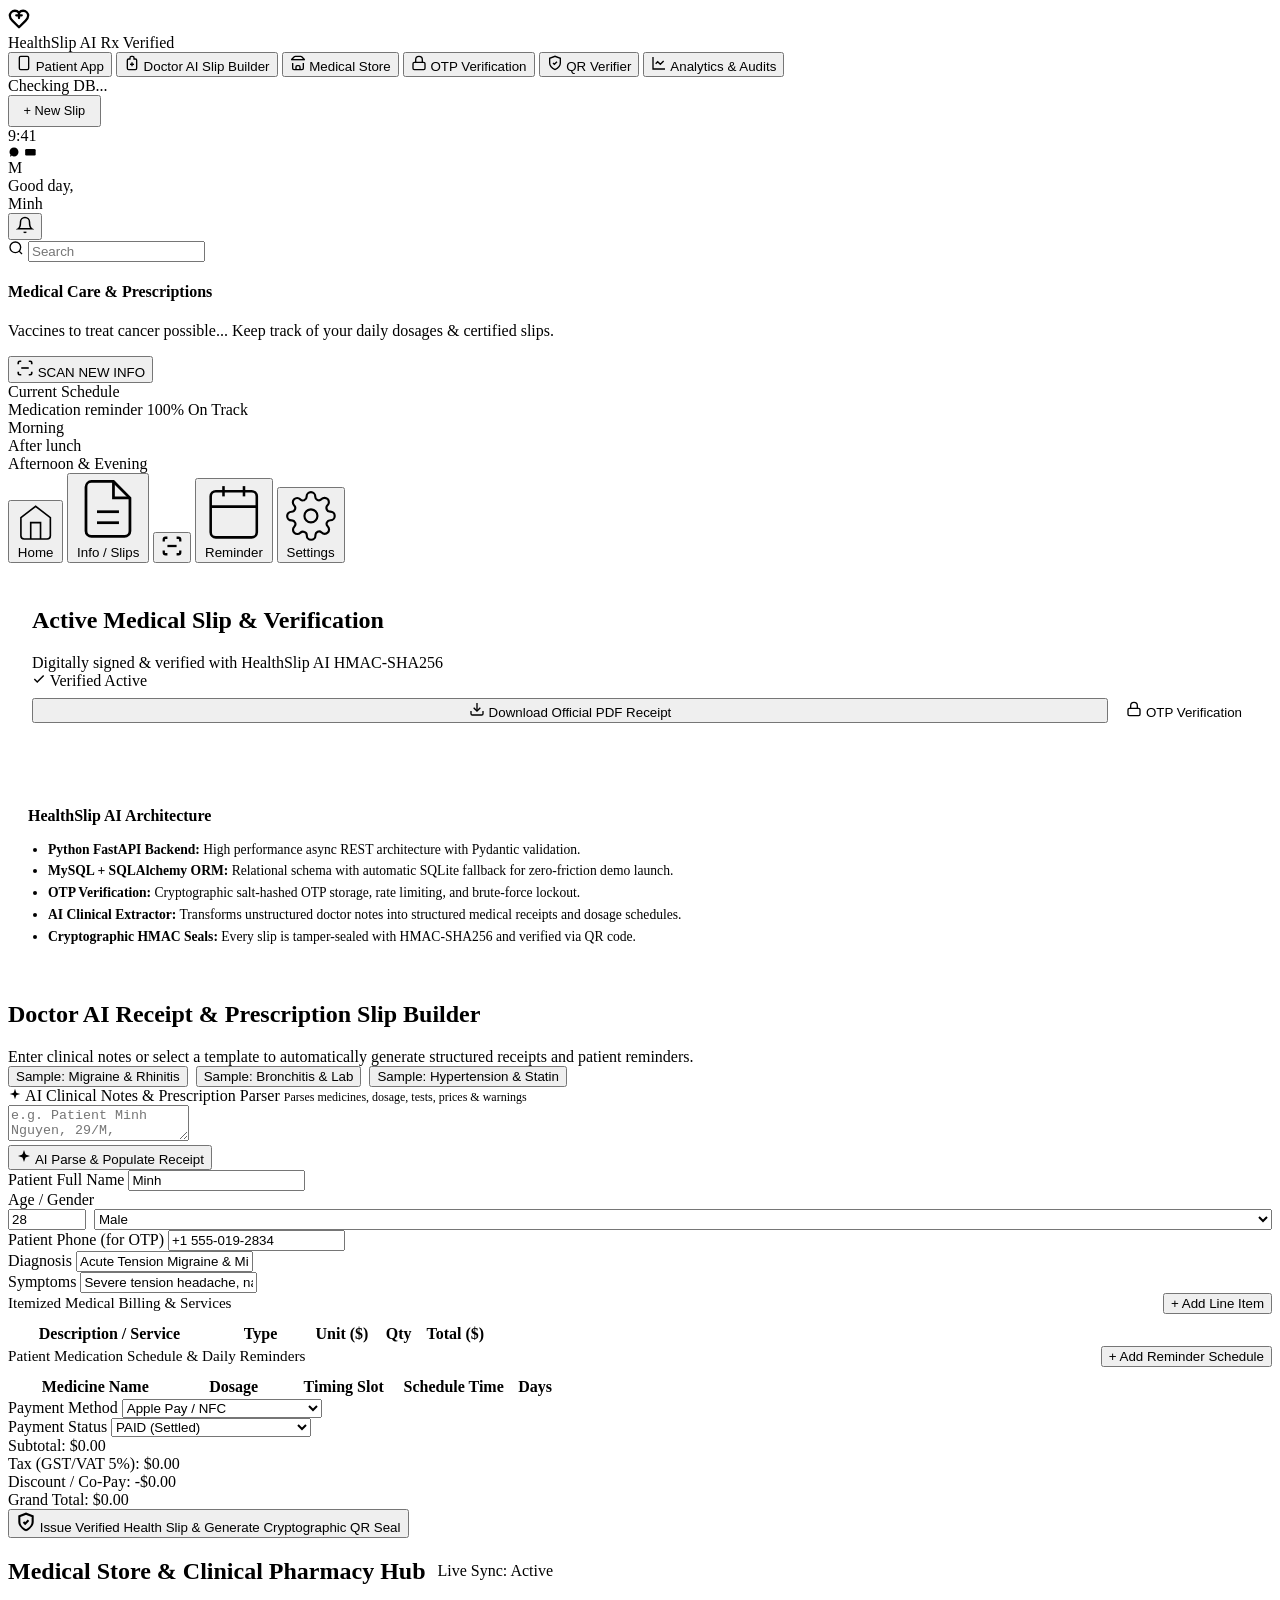
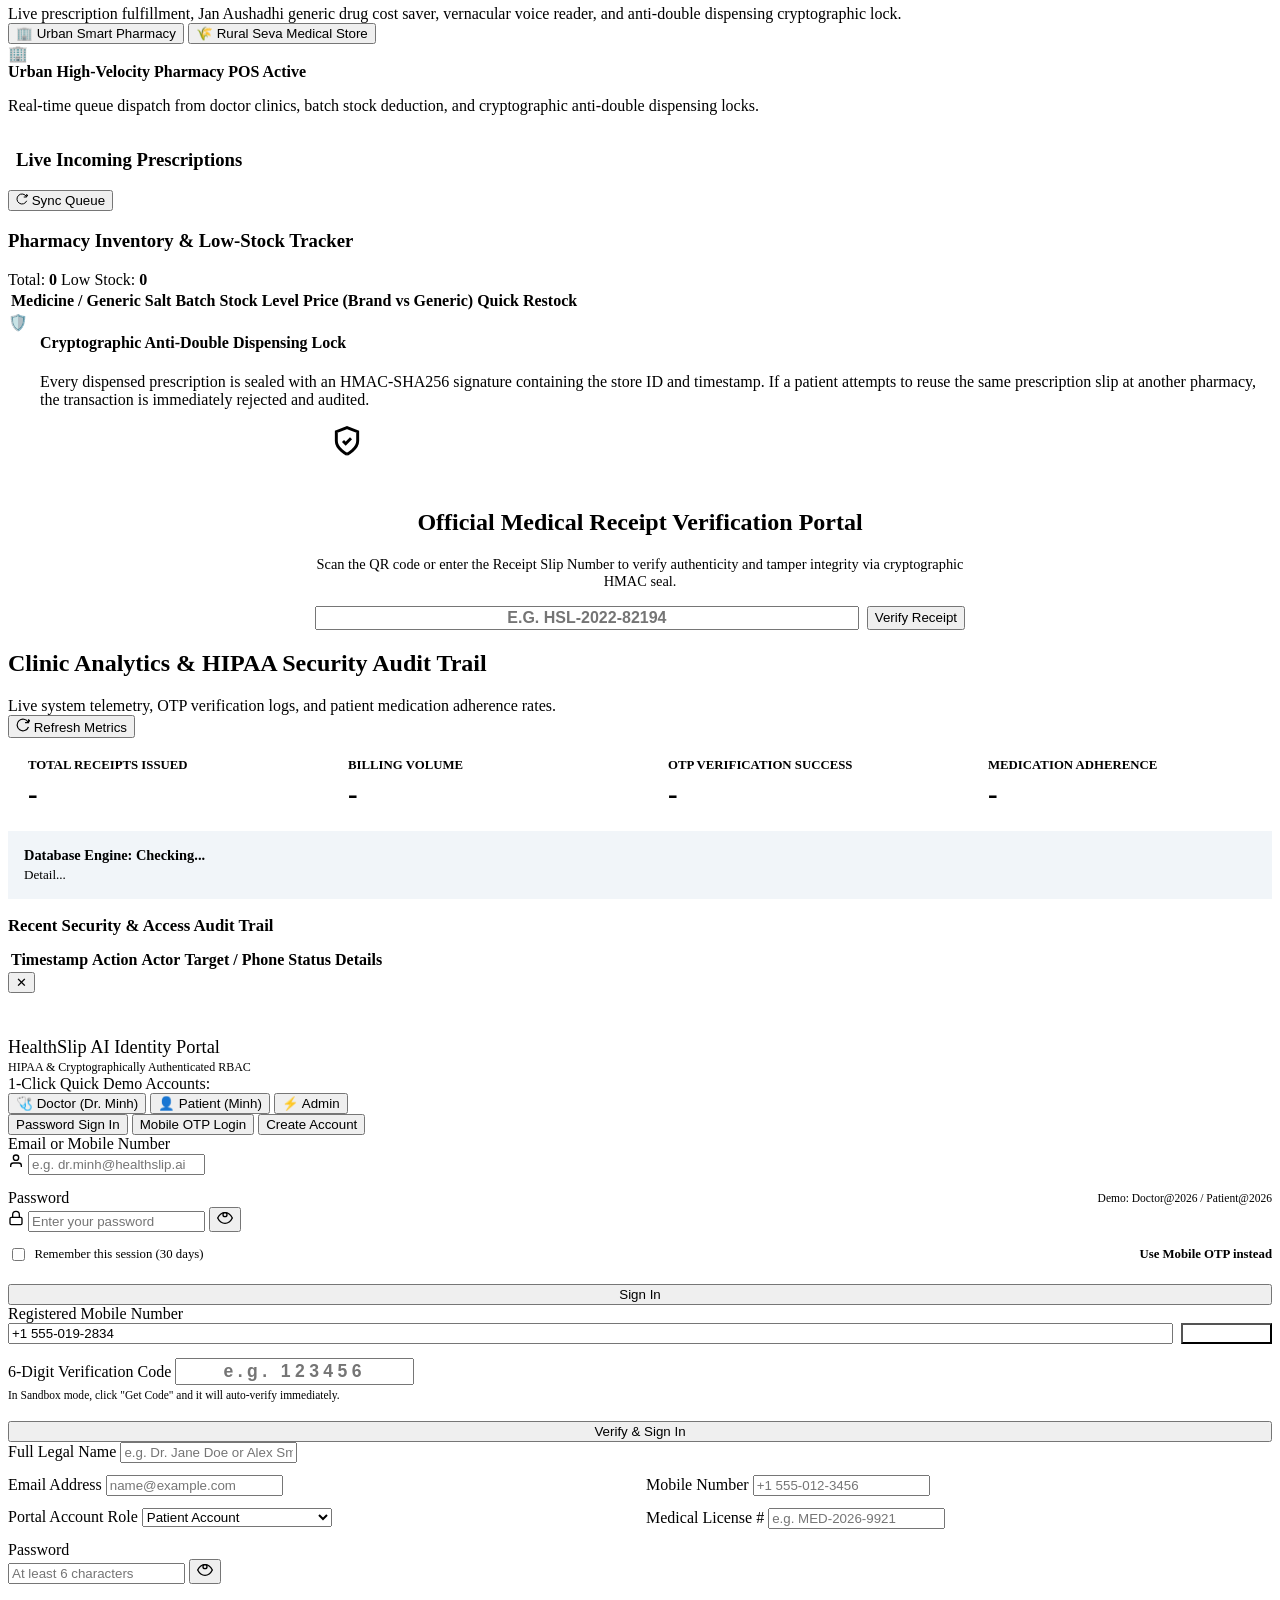
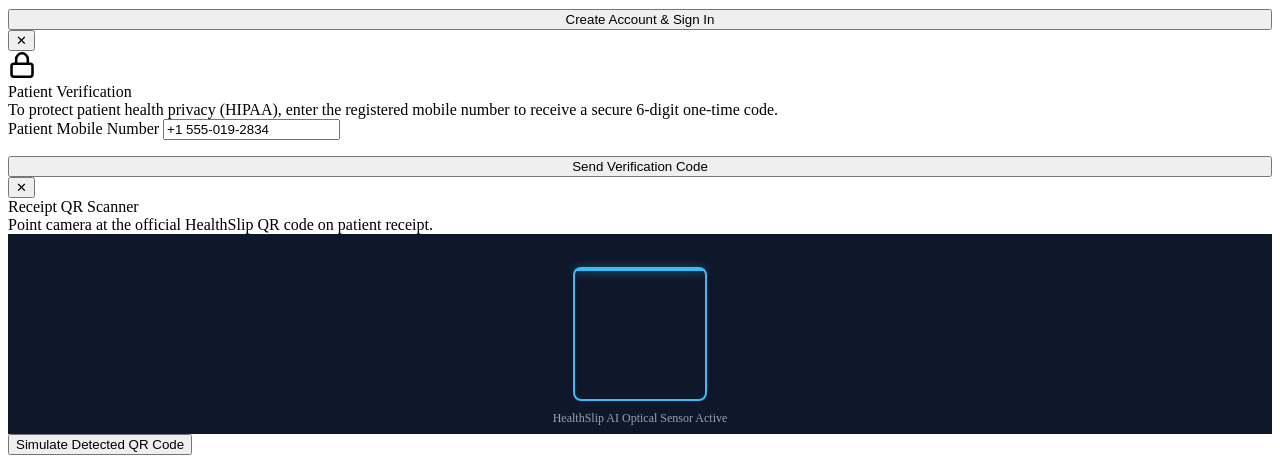
==== commit 8d59c108: "Add Real-Time WebSockets and Urban & Rural Medical Store features: Jan Aushadhi generic substitution" ====
--- a/app/templates/index.html
+++ b/app/templates/index.html
@@ -35,6 +35,11 @@
       <button class="nav-tab-btn" id="tab-doctor-btn" onclick="switchView('doctor-view')">
         <svg width="16" height="16" viewBox="0 0 24 24" fill="none" stroke="currentColor" stroke-width="2"><path d="M11 2a2 2 0 0 0-2 2v2H7a2 2 0 0 0-2 2v12a2 2 0 0 0 2 2h10a2 2 0 0 0 2-2V8a2 2 0 0 0-2-2h-2V4a2 2 0 0 0-2-2h-2z"/><path d="M12 11v6"/><path d="M9 14h6"/></svg>
         Doctor AI Slip Builder
+      </button>
+      <button class="nav-tab-btn" id="tab-pharmacy-btn" onclick="switchView('pharmacy-view')">
+        <svg width="16" height="16" viewBox="0 0 24 24" fill="none" stroke="currentColor" stroke-width="2"><path d="m2 7 4.41-4.41A2 2 0 0 1 7.83 2h8.34a2 2 0 0 1 1.42.59L22 7"/><path d="M4 12v8a2 2 0 0 0 2 2h12a2 2 0 0 0 2-2v-8"/><path d="M15 22v-4a2 2 0 0 0-2-2h-2a2 2 0 0 0-2 2v4"/><path d="M2 7h20"/></svg>
+        Medical Store
+        <span class="nav-counter-badge" id="pharmacy-nav-badge" style="display: none;">0 New</span>
       </button>
       <button class="nav-tab-btn" id="tab-otp-btn" onclick="openOtpModal()">
         <svg width="16" height="16" viewBox="0 0 24 24" fill="none" stroke="currentColor" stroke-width="2"><rect width="18" height="11" x="3" y="11" rx="2" ry="2"/><path d="M7 11V7a5 5 0 0 1 10 0v4"/></svg>
@@ -425,6 +430,128 @@
     </section>
 
     <!-- ==============================================================
+         VIEW: MEDICAL STORE & PHARMACY (URBAN & RURAL)
+         ============================================================== -->
+    <section id="pharmacy-view" class="view-panel">
+      <div class="doctor-workspace-card">
+
+        <!-- Top Controls: Mode Switcher & Real-Time Sync Status -->
+        <div class="workspace-title-bar" style="flex-wrap: wrap; gap: 1rem;">
+          <div>
+            <div style="display: flex; align-items: center; gap: 0.75rem;">
+              <h2>Medical Store & Clinical Pharmacy Hub</h2>
+              <div id="pharmacy-realtime-badge" class="realtime-status-pill online">
+                <span id="pharmacy-realtime-dot" class="status-pulse-dot green"></span>
+                <span id="pharmacy-realtime-text">Live Sync: Active</span>
+              </div>
+            </div>
+            <div class="workspace-subtitle">
+              Live prescription fulfillment, Jan Aushadhi generic drug cost saver, vernacular voice reader, and anti-double dispensing cryptographic lock.
+            </div>
+          </div>
+
+          <!-- Store Mode Selector Toggle -->
+          <div class="store-mode-toggle-group">
+            <button id="btn-mode-urban" class="btn-mode-toggle active" onclick="setStoreMode('URBAN')">
+              🏢 Urban Smart Pharmacy
+            </button>
+            <button id="btn-mode-rural" class="btn-mode-toggle" onclick="setStoreMode('RURAL')">
+              🌾 Rural Seva Medical Store
+            </button>
+          </div>
+        </div>
+
+        <!-- Mode Specific Context Banners -->
+        <div id="banner-urban-mode" class="mode-info-banner urban">
+          <div class="banner-icon">🏢</div>
+          <div>
+            <strong>Urban High-Velocity Pharmacy POS Active</strong>
+            <p>Real-time queue dispatch from doctor clinics, batch stock deduction, and cryptographic anti-double dispensing locks.</p>
+          </div>
+        </div>
+
+        <div id="banner-rural-mode" class="mode-info-banner rural" style="display: none;">
+          <div class="banner-icon">🌾</div>
+          <div>
+            <strong>Rural Seva Medical Store Mode Active (Affordability & Accessibility)</strong>
+            <p>Jan Aushadhi generic medicine substitution (Save 75-85%), Multilingual Voice Explainer (Hindi/English TTS), 2G Keypad SMS Slip, and Offline-First Local Sync Queue.</p>
+          </div>
+        </div>
+
+        <!-- Main Workspace 2-Column Layout -->
+        <div class="pharmacy-grid">
+          
+          <!-- Column 1: Live Inflow Prescription Queue -->
+          <div class="pharmacy-column">
+            <div class="column-header-bar">
+              <div style="display: flex; align-items: center; gap: 0.5rem;">
+                <span class="live-inflow-dot"></span>
+                <h3>Live Incoming Prescriptions</h3>
+              </div>
+              <button class="btn-refresh-pill" onclick="loadPharmacyData()">
+                <svg width="12" height="12" viewBox="0 0 24 24" fill="none" stroke="currentColor" stroke-width="2"><path d="M21.5 2v6h-6M21.34 15.57a10 10 0 1 1-.57-8.38l5.67-5.67"/></svg>
+                Sync Queue
+              </button>
+            </div>
+
+            <!-- Queue List Container -->
+            <div id="pharmacy-queue-list" class="queue-cards-container">
+              <!-- Dynamically populated by pharmacy.js -->
+            </div>
+          </div>
+
+          <!-- Column 2: Medicine Inventory, Stock Alerts & Security Guard -->
+          <div class="pharmacy-column">
+            
+            <!-- Stock & Inventory Card -->
+            <div class="sub-panel-card">
+              <div class="column-header-bar">
+                <h3>Pharmacy Inventory & Low-Stock Tracker</h3>
+                <div class="inv-metrics-tags">
+                  <span class="metric-pill">Total: <strong id="inv-metric-total">0</strong></span>
+                  <span class="metric-pill warning">Low Stock: <strong id="inv-metric-low">0</strong></span>
+                </div>
+              </div>
+
+              <div class="table-scroll-container">
+                <table class="pharmacy-table">
+                  <thead>
+                    <tr>
+                      <th>Medicine / Generic Salt</th>
+                      <th>Batch</th>
+                      <th>Stock Level</th>
+                      <th>Price (Brand vs Generic)</th>
+                      <th>Quick Restock</th>
+                    </tr>
+                  </thead>
+                  <tbody id="pharmacy-inventory-tbody">
+                    <!-- Populated by pharmacy.js -->
+                  </tbody>
+                </table>
+              </div>
+            </div>
+
+            <!-- Anti-Double Dispensing Cryptographic Guard -->
+            <div class="sub-panel-card security-guard-card">
+              <div style="display: flex; gap: 0.75rem; align-items: flex-start;">
+                <div class="guard-icon">🛡️</div>
+                <div>
+                  <h4>Cryptographic Anti-Double Dispensing Lock</h4>
+                  <p>
+                    Every dispensed prescription is sealed with an HMAC-SHA256 signature containing the store ID and timestamp. If a patient attempts to reuse the same prescription slip at another pharmacy, the transaction is immediately rejected and audited.
+                  </p>
+                </div>
+              </div>
+            </div>
+
+          </div>
+
+        </div>
+
+      </div>
+    </section>
+
+    <!-- ==============================================================
          VIEW 3: PUBLIC QR CODE VERIFIER
          ============================================================== -->
     <section id="verify-view" class="view-panel">
@@ -792,6 +919,7 @@
   <script src="/static/js/auth.js"></script>
   <script src="/static/js/reminders.js"></script>
   <script src="/static/js/doctor.js"></script>
+  <script src="/static/js/pharmacy.js"></script>
   <script src="/static/js/patient.js"></script>
   <script src="/static/js/app.js"></script>
 </body>
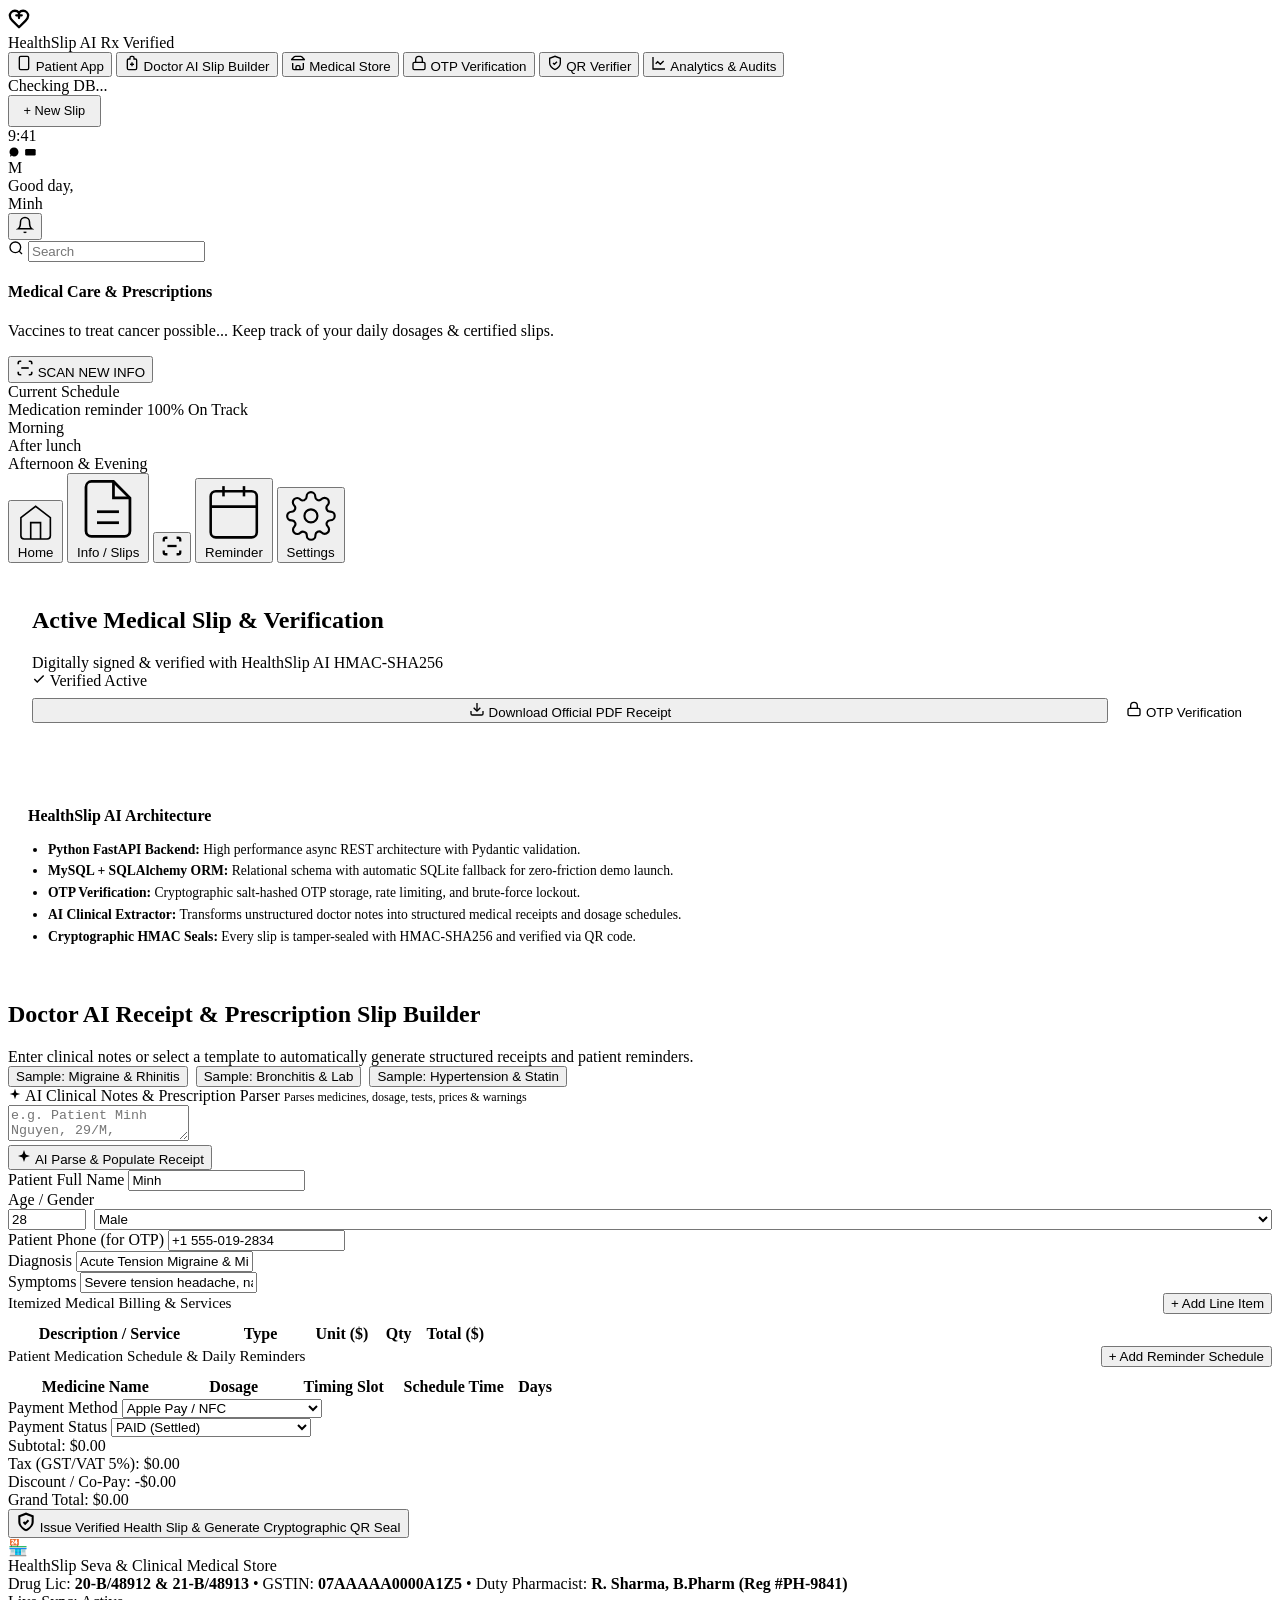
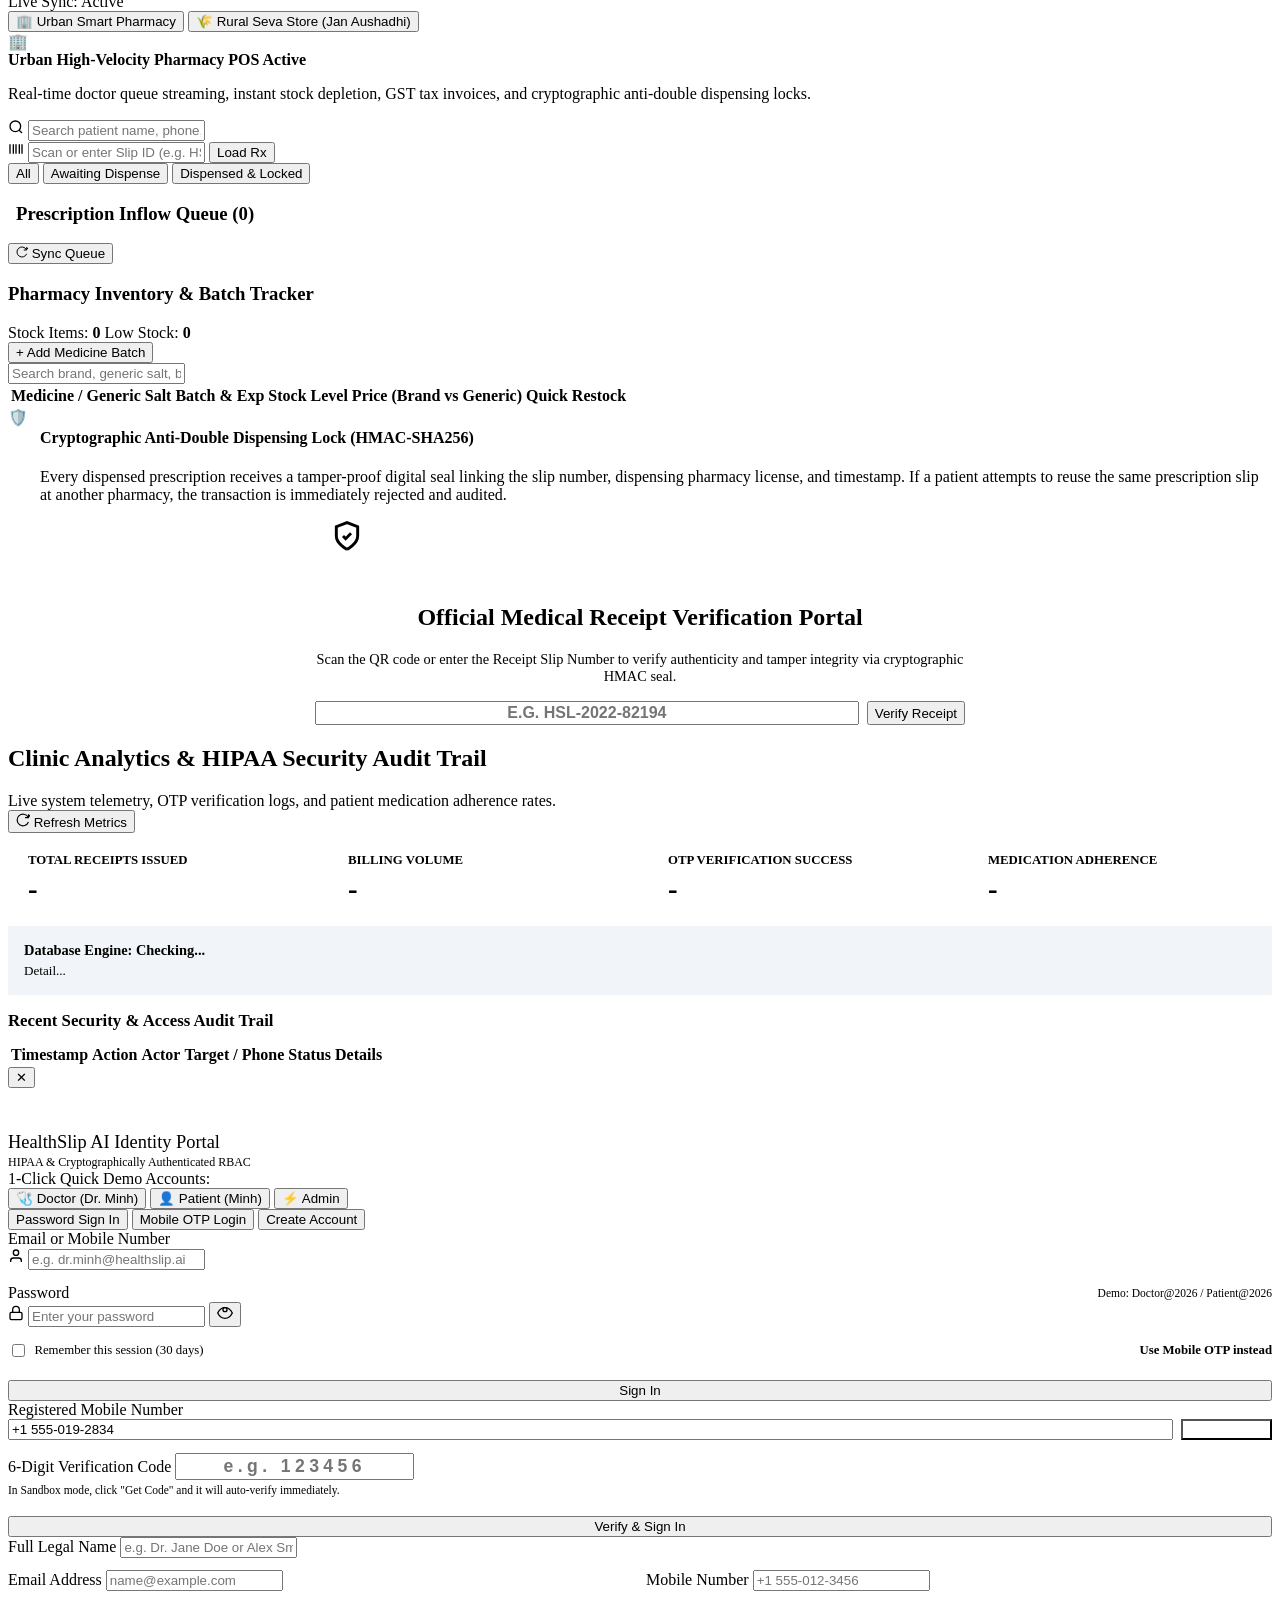
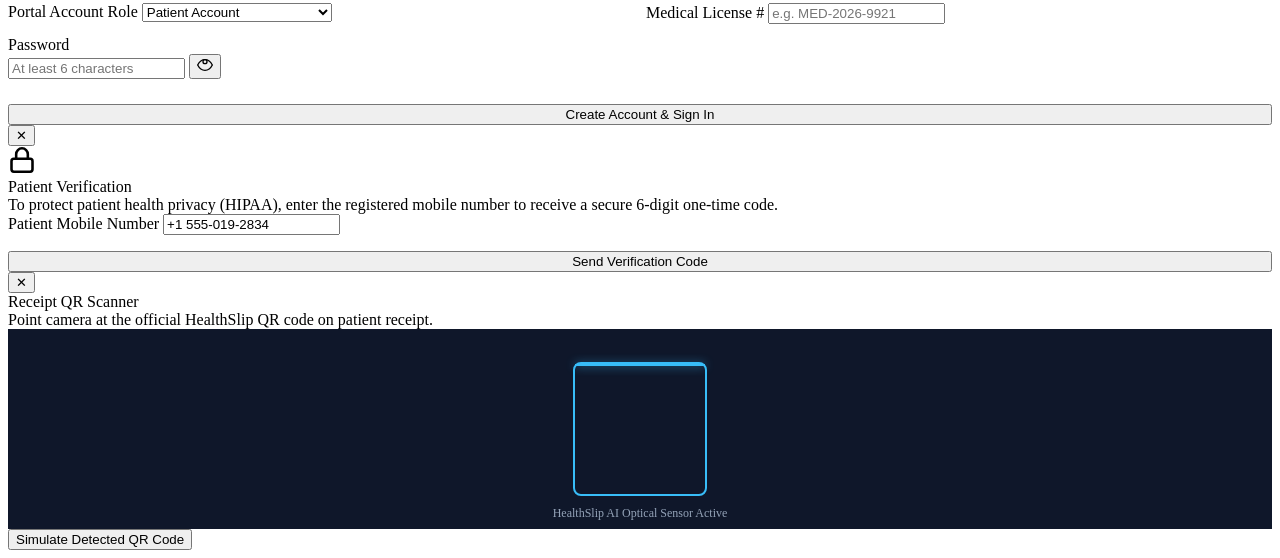
==== commit 18e3e8ae: "Overhaul UI to natural clinical healthcare palette and complete real-world medical store features: t" ====
--- a/app/templates/index.html
+++ b/app/templates/index.html
@@ -435,29 +435,33 @@
     <section id="pharmacy-view" class="view-panel">
       <div class="doctor-workspace-card">
 
-        <!-- Top Controls: Mode Switcher & Real-Time Sync Status -->
-        <div class="workspace-title-bar" style="flex-wrap: wrap; gap: 1rem;">
-          <div>
-            <div style="display: flex; align-items: center; gap: 0.75rem;">
-              <h2>Medical Store & Clinical Pharmacy Hub</h2>
-              <div id="pharmacy-realtime-badge" class="realtime-status-pill online">
-                <span id="pharmacy-realtime-dot" class="status-pulse-dot green"></span>
-                <span id="pharmacy-realtime-text">Live Sync: Active</span>
-              </div>
-            </div>
-            <div class="workspace-subtitle">
-              Live prescription fulfillment, Jan Aushadhi generic drug cost saver, vernacular voice reader, and anti-double dispensing cryptographic lock.
-            </div>
-          </div>
-
-          <!-- Store Mode Selector Toggle -->
-          <div class="store-mode-toggle-group">
-            <button id="btn-mode-urban" class="btn-mode-toggle active" onclick="setStoreMode('URBAN')">
-              🏢 Urban Smart Pharmacy
-            </button>
-            <button id="btn-mode-rural" class="btn-mode-toggle" onclick="setStoreMode('RURAL')">
-              🌾 Rural Seva Medical Store
-            </button>
+        <!-- Real Medical Store Identity & License Bar -->
+        <div class="pharmacy-store-meta-bar">
+          <div class="store-meta-brand">
+            <div class="store-meta-icon">🏪</div>
+            <div>
+              <div class="store-meta-title">HealthSlip Seva & Clinical Medical Store</div>
+              <div class="store-meta-sub">
+                <span>Drug Lic: <strong>20-B/48912 & 21-B/48913</strong></span> • 
+                <span>GSTIN: <strong>07AAAAA0000A1Z5</strong></span> • 
+                <span>Duty Pharmacist: <strong>R. Sharma, B.Pharm (Reg #PH-9841)</strong></span>
+              </div>
+            </div>
+          </div>
+          <div class="store-meta-actions">
+            <div id="pharmacy-realtime-badge" class="realtime-status-pill online">
+              <span id="pharmacy-realtime-dot" class="status-pulse-dot green"></span>
+              <span id="pharmacy-realtime-text">Live Sync: Active</span>
+            </div>
+            <!-- Store Mode Selector Toggle -->
+            <div class="store-mode-toggle-group">
+              <button id="btn-mode-urban" class="btn-mode-toggle active" onclick="setStoreMode('URBAN')">
+                🏢 Urban Smart Pharmacy
+              </button>
+              <button id="btn-mode-rural" class="btn-mode-toggle" onclick="setStoreMode('RURAL')">
+                🌾 Rural Seva Store (Jan Aushadhi)
+              </button>
+            </div>
           </div>
         </div>
 
@@ -466,7 +470,7 @@
           <div class="banner-icon">🏢</div>
           <div>
             <strong>Urban High-Velocity Pharmacy POS Active</strong>
-            <p>Real-time queue dispatch from doctor clinics, batch stock deduction, and cryptographic anti-double dispensing locks.</p>
+            <p>Real-time doctor queue streaming, instant stock depletion, GST tax invoices, and cryptographic anti-double dispensing locks.</p>
           </div>
         </div>
 
@@ -475,6 +479,27 @@
           <div>
             <strong>Rural Seva Medical Store Mode Active (Affordability & Accessibility)</strong>
             <p>Jan Aushadhi generic medicine substitution (Save 75-85%), Multilingual Voice Explainer (Hindi/English TTS), 2G Keypad SMS Slip, and Offline-First Local Sync Queue.</p>
+          </div>
+        </div>
+
+        <!-- Prescription Search & Barcode Quick-Load Bar -->
+        <div class="pharmacy-search-control-bar">
+          <div class="search-input-wrapper" style="flex: 1.5;">
+            <svg width="16" height="16" viewBox="0 0 24 24" fill="none" stroke="currentColor" stroke-width="2"><circle cx="11" cy="11" r="8"/><path d="m21 21-4.3-4.3"/></svg>
+            <input type="text" id="pharmacy-search-input" placeholder="Search patient name, phone, slip ID, medicine..." oninput="filterPharmacyQueue()">
+          </div>
+
+          <div class="barcode-quick-loader" style="flex: 1;">
+            <svg width="16" height="16" viewBox="0 0 24 24" fill="none" stroke="currentColor" stroke-width="2"><path d="M3 5v14M8 5v14M12 5v14M17 5v14M21 5v14"/></svg>
+            <input type="text" id="barcode-slip-input" placeholder="Scan or enter Slip ID (e.g. HSL-2026-XXXX)">
+            <button class="btn-barcode-load" onclick="loadSlipByBarcode()">Load Rx</button>
+          </div>
+
+          <!-- Queue Status Filter Pills -->
+          <div class="queue-filter-pills">
+            <button class="filter-pill active" id="filter-all-btn" onclick="applyQueueFilter('ALL')">All</button>
+            <button class="filter-pill" id="filter-pending-btn" onclick="applyQueueFilter('PENDING')">Awaiting Dispense</button>
+            <button class="filter-pill" id="filter-dispensed-btn" onclick="applyQueueFilter('DISPENSED')">Dispensed & Locked</button>
           </div>
         </div>
 
@@ -486,7 +511,7 @@
             <div class="column-header-bar">
               <div style="display: flex; align-items: center; gap: 0.5rem;">
                 <span class="live-inflow-dot"></span>
-                <h3>Live Incoming Prescriptions</h3>
+                <h3>Prescription Inflow Queue (<span id="queue-visible-count">0</span>)</h3>
               </div>
               <button class="btn-refresh-pill" onclick="loadPharmacyData()">
                 <svg width="12" height="12" viewBox="0 0 24 24" fill="none" stroke="currentColor" stroke-width="2"><path d="M21.5 2v6h-6M21.34 15.57a10 10 0 1 1-.57-8.38l5.67-5.67"/></svg>
@@ -506,11 +531,21 @@
             <!-- Stock & Inventory Card -->
             <div class="sub-panel-card">
               <div class="column-header-bar">
-                <h3>Pharmacy Inventory & Low-Stock Tracker</h3>
-                <div class="inv-metrics-tags">
-                  <span class="metric-pill">Total: <strong id="inv-metric-total">0</strong></span>
-                  <span class="metric-pill warning">Low Stock: <strong id="inv-metric-low">0</strong></span>
+                <div>
+                  <h3>Pharmacy Inventory & Batch Tracker</h3>
+                  <div class="inv-metrics-tags" style="margin-top: 4px;">
+                    <span class="metric-pill">Stock Items: <strong id="inv-metric-total">0</strong></span>
+                    <span class="metric-pill warning">Low Stock: <strong id="inv-metric-low">0</strong></span>
+                  </div>
                 </div>
+                <button class="btn-add-stock-trigger" onclick="openAddMedicineModal()">
+                  + Add Medicine Batch
+                </button>
+              </div>
+
+              <!-- Inventory Search Input -->
+              <div class="inventory-search-row">
+                <input type="text" id="inventory-search-input" placeholder="Search brand, generic salt, batch number..." oninput="filterInventoryTable()">
               </div>
 
               <div class="table-scroll-container">
@@ -518,7 +553,7 @@
                   <thead>
                     <tr>
                       <th>Medicine / Generic Salt</th>
-                      <th>Batch</th>
+                      <th>Batch & Exp</th>
                       <th>Stock Level</th>
                       <th>Price (Brand vs Generic)</th>
                       <th>Quick Restock</th>
@@ -536,9 +571,9 @@
               <div style="display: flex; gap: 0.75rem; align-items: flex-start;">
                 <div class="guard-icon">🛡️</div>
                 <div>
-                  <h4>Cryptographic Anti-Double Dispensing Lock</h4>
+                  <h4>Cryptographic Anti-Double Dispensing Lock (HMAC-SHA256)</h4>
                   <p>
-                    Every dispensed prescription is sealed with an HMAC-SHA256 signature containing the store ID and timestamp. If a patient attempts to reuse the same prescription slip at another pharmacy, the transaction is immediately rejected and audited.
+                    Every dispensed prescription receives a tamper-proof digital seal linking the slip number, dispensing pharmacy license, and timestamp. If a patient attempts to reuse the same prescription slip at another pharmacy, the transaction is immediately rejected and audited.
                   </p>
                 </div>
               </div>
@@ -914,6 +949,141 @@
     </div>
   </div>
 
+  <!-- ==============================================================
+       MODAL: OFFICIAL MEDICAL STORE THERMAL CASH MEMO / INVOICE
+       ============================================================== -->
+  <div class="custom-modal-backdrop" id="pharmacy-invoice-modal" style="display: none;">
+    <div class="custom-modal-dialog thermal-memo-dialog">
+      <div class="thermal-memo-header">
+        <button class="modal-close-btn" onclick="closePharmacyInvoiceModal()">&times;</button>
+        <div class="thermal-store-name" id="memo-store-name">HealthSlip Seva & Clinical Medical Store</div>
+        <div class="thermal-store-sub" id="memo-store-sub">
+          DL: 20-B/48912 & 21-B/48913 • GSTIN: 07AAAAA0000A1Z5<br>
+          Opp. Community Health Center, Main Road
+        </div>
+        <div class="thermal-divider"></div>
+        <div class="thermal-title-tag">TAX INVOICE / CASH MEMO</div>
+      </div>
+
+      <div class="thermal-meta-grid" id="memo-meta-details">
+        <!-- Filled dynamically by pharmacy.js -->
+      </div>
+
+      <div class="thermal-divider"></div>
+
+      <div class="thermal-table-wrapper">
+        <table class="thermal-table">
+          <thead>
+            <tr>
+              <th>Item / Salt</th>
+              <th>Batch</th>
+              <th>Qty</th>
+              <th>MRP</th>
+              <th>Amount</th>
+            </tr>
+          </thead>
+          <tbody id="memo-items-tbody">
+            <!-- Filled dynamically -->
+          </tbody>
+        </table>
+      </div>
+
+      <div class="thermal-divider"></div>
+
+      <div class="thermal-totals-section" id="memo-totals-section">
+        <!-- Totals, Savings, GST -->
+      </div>
+
+      <div class="thermal-seal-box" id="memo-seal-box">
+        <!-- Cryptographic Seal & Pharmacist Sign -->
+      </div>
+
+      <div class="thermal-actions-bar">
+        <button class="btn-thermal-print" onclick="window.print()">
+          🖨️ Print Cash Memo
+        </button>
+        <button class="btn-thermal-close" onclick="closePharmacyInvoiceModal()">
+          Close
+        </button>
+      </div>
+    </div>
+  </div>
+
+  <!-- ==============================================================
+       MODAL: ADD NEW MEDICINE BATCH TO PHARMACY INVENTORY
+       ============================================================== -->
+  <div class="custom-modal-backdrop" id="add-medicine-modal" style="display: none;">
+    <div class="custom-modal-dialog" style="max-width: 520px;">
+      <div style="display: flex; justify-content: space-between; align-items: center; border-bottom: 1px solid var(--border); padding-bottom: 0.75rem; margin-bottom: 1rem;">
+        <h3 style="margin: 0; font-size: 1.15rem; color: var(--text-main);">+ Add New Medicine Batch to Inventory</h3>
+        <button class="modal-close-btn" onclick="closeAddMedicineModal()">&times;</button>
+      </div>
+
+      <form id="add-medicine-form" onsubmit="submitNewMedicine(event)">
+        <div class="form-grid-2">
+          <div class="form-group">
+            <label class="form-label">Brand / Trade Name *</label>
+            <input type="text" id="add-med-brand" class="form-input" placeholder="e.g. Augmentin 625mg" required>
+          </div>
+          <div class="form-group">
+            <label class="form-label">Chemical / Generic Salt *</label>
+            <input type="text" id="add-med-generic" class="form-input" placeholder="e.g. Amoxicillin + Pot. Clavulanate" required>
+          </div>
+        </div>
+
+        <div class="form-grid-3">
+          <div class="form-group">
+            <label class="form-label">Form</label>
+            <select id="add-med-form" class="form-select">
+              <option value="Tablet">Tablet</option>
+              <option value="Capsule">Capsule</option>
+              <option value="Syrup">Syrup</option>
+              <option value="Injection">Injection</option>
+              <option value="Drops">Drops</option>
+            </select>
+          </div>
+          <div class="form-group">
+            <label class="form-label">Strength</label>
+            <input type="text" id="add-med-strength" class="form-input" placeholder="e.g. 625mg">
+          </div>
+          <div class="form-group">
+            <label class="form-label">Batch No. *</label>
+            <input type="text" id="add-med-batch" class="form-input" placeholder="e.g. B-2026-X9" required>
+          </div>
+        </div>
+
+        <div class="form-grid-3">
+          <div class="form-group">
+            <label class="form-label">Stock Units *</label>
+            <input type="number" id="add-med-qty" class="form-input" value="100" min="1" required>
+          </div>
+          <div class="form-group">
+            <label class="form-label">Brand MRP ($) *</label>
+            <input type="number" step="0.1" id="add-med-brand-price" class="form-input" value="15.00" required>
+          </div>
+          <div class="form-group">
+            <label class="form-label">Generic Price ($) *</label>
+            <input type="number" step="0.1" id="add-med-generic-price" class="form-input" value="3.00" required>
+          </div>
+        </div>
+
+        <div class="form-group" style="margin-top: 0.5rem;">
+          <label class="form-label">Vernacular Voice Dosage Advice (Hindi)</label>
+          <input type="text" id="add-med-hi" class="form-input" placeholder="e.g. सुबह और रात को भोजन के बाद 1 गोली लें">
+        </div>
+
+        <div style="display: flex; gap: 0.75rem; margin-top: 1.25rem;">
+          <button type="submit" class="btn-ai-generate" style="flex: 1; justify-content: center;">
+            Save to Pharmacy Inventory
+          </button>
+          <button type="button" class="btn-secondary" onclick="closeAddMedicineModal()">
+            Cancel
+          </button>
+        </div>
+      </form>
+    </div>
+  </div>
+
   <!-- JavaScript Client Logic -->
   <script src="/static/js/api.js"></script>
   <script src="/static/js/auth.js"></script>
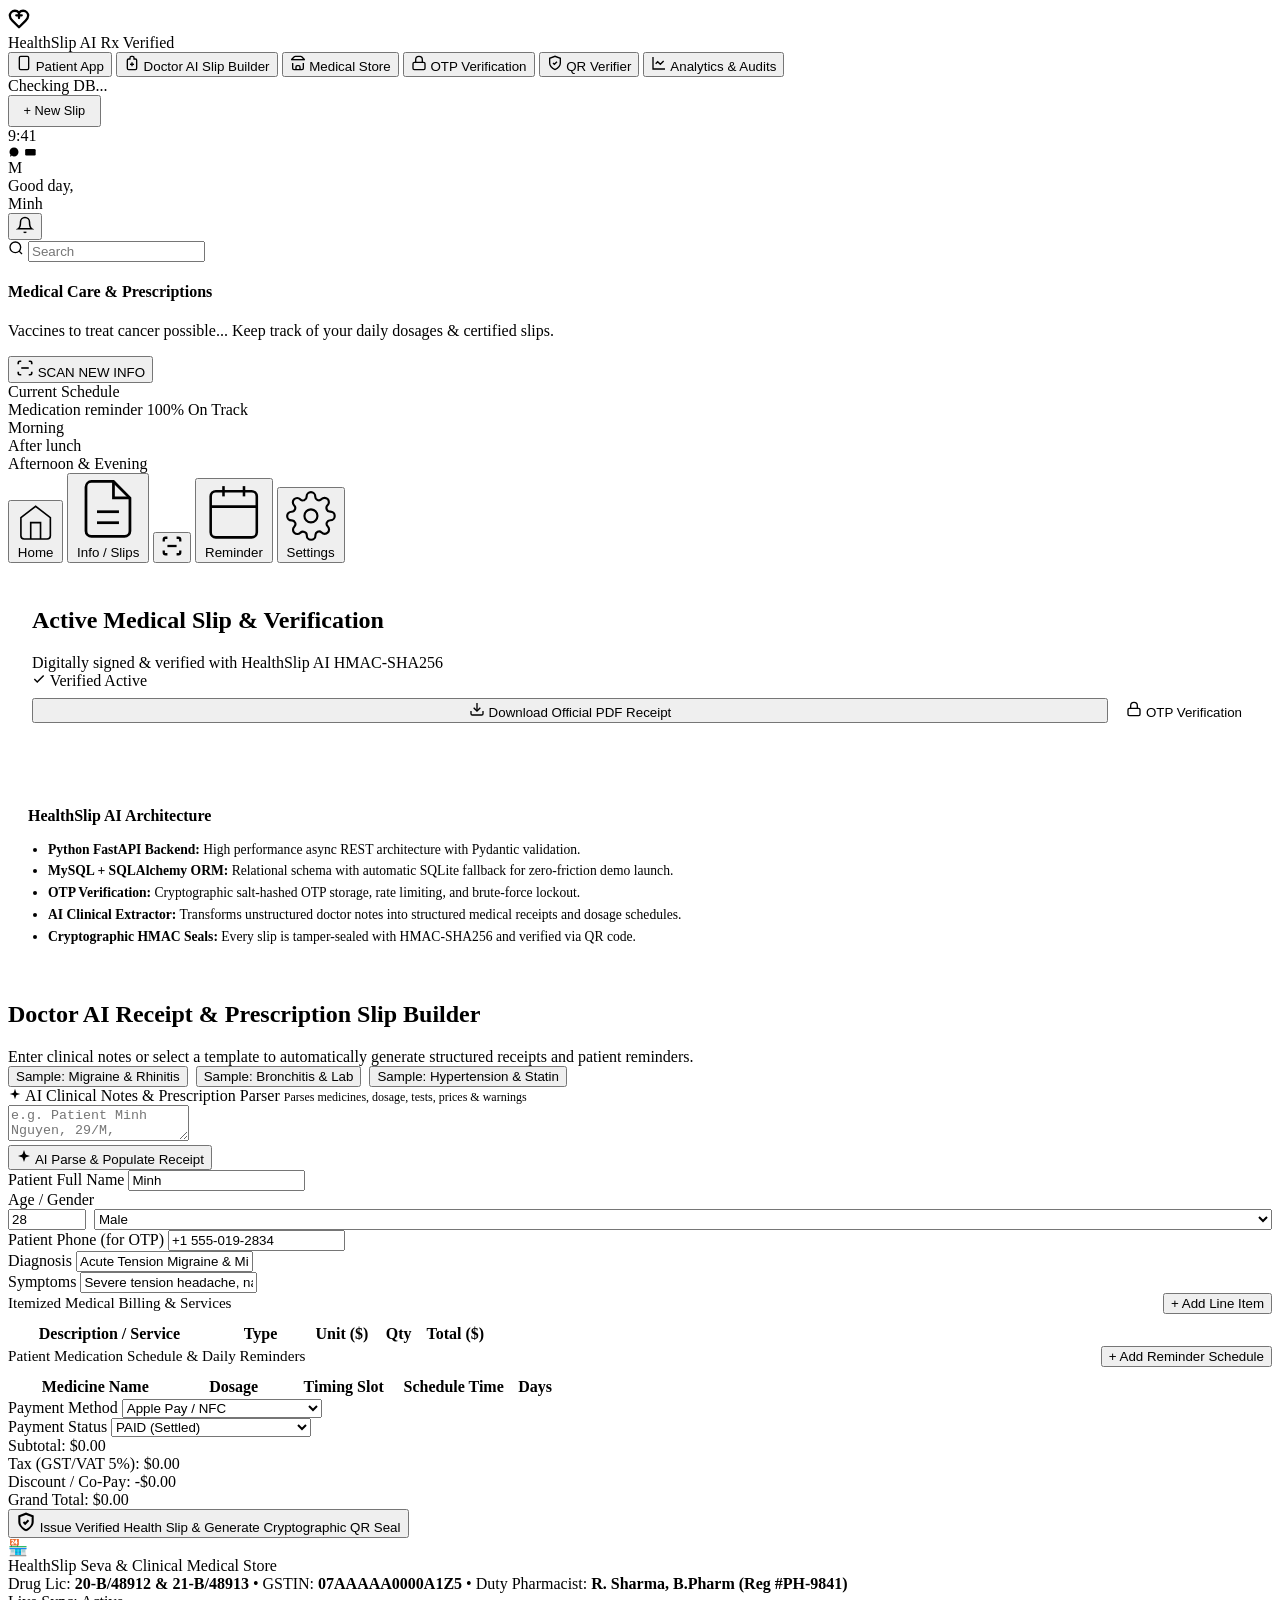
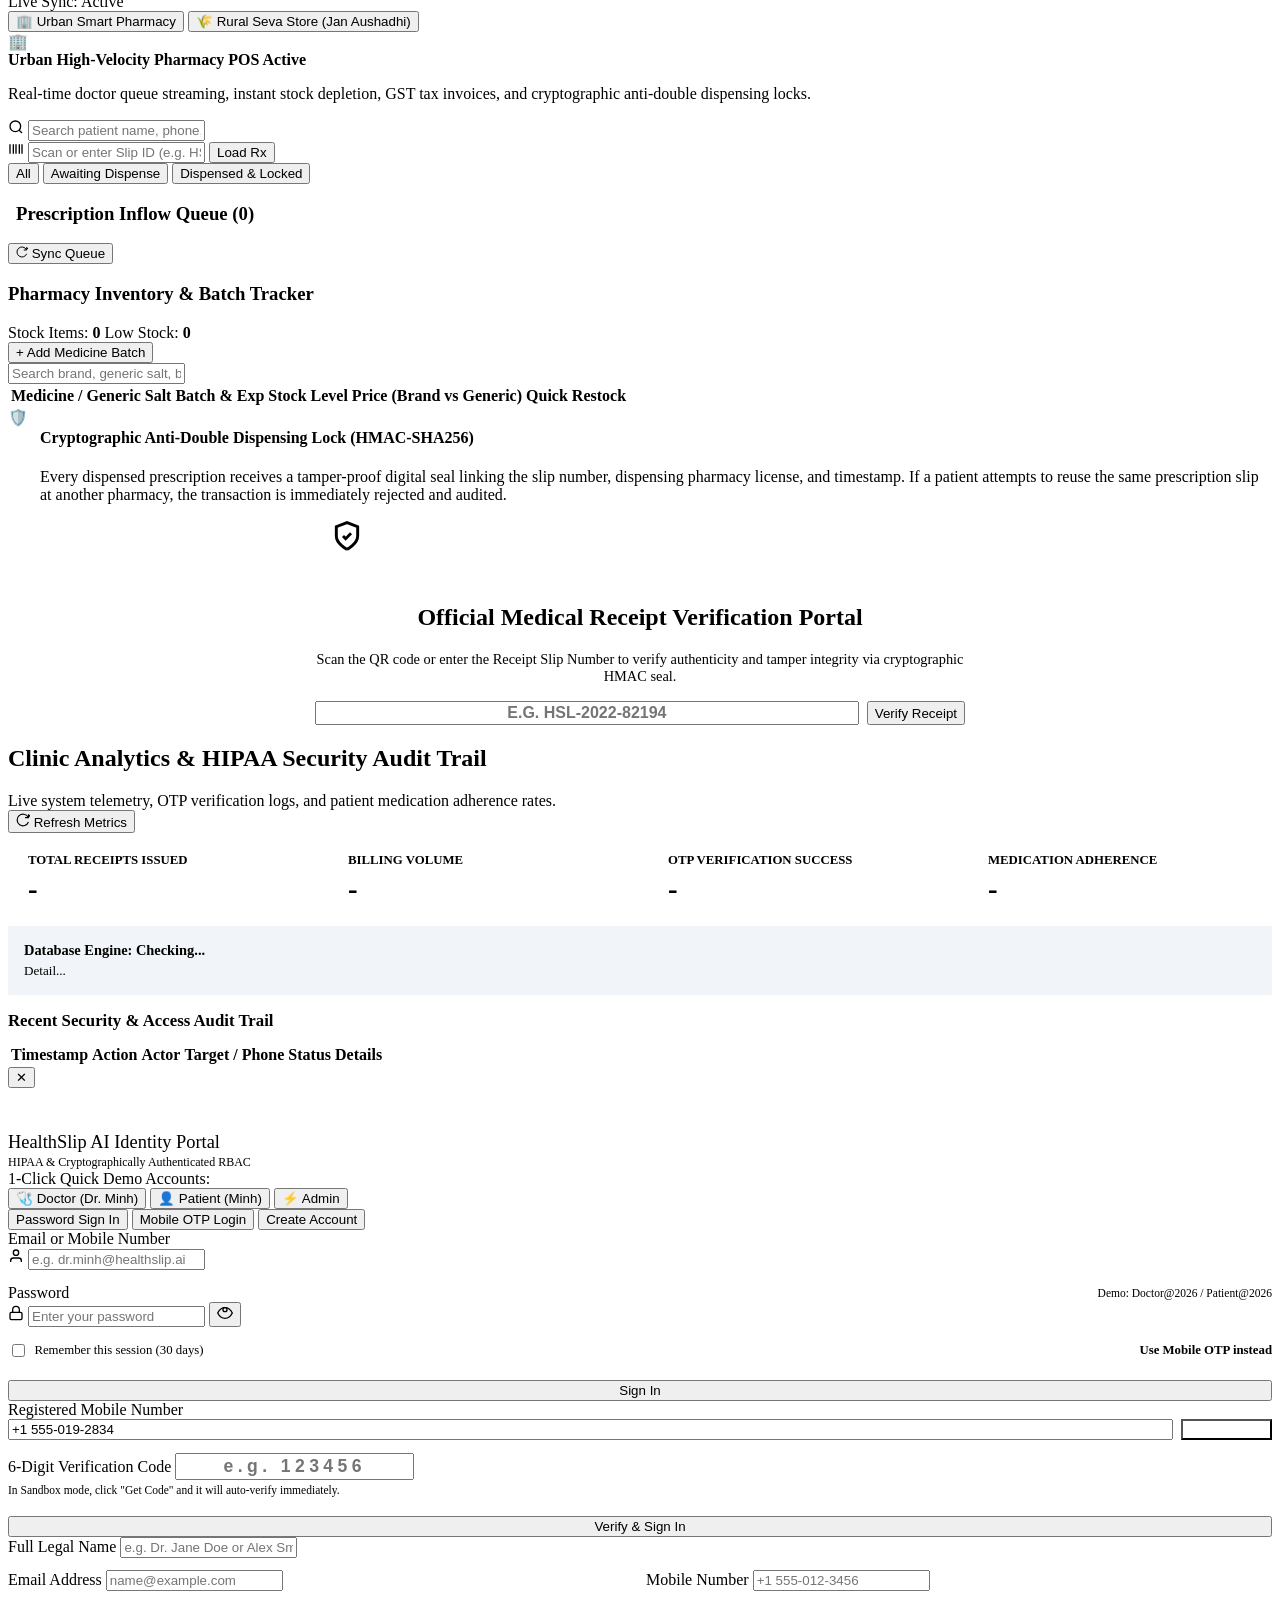
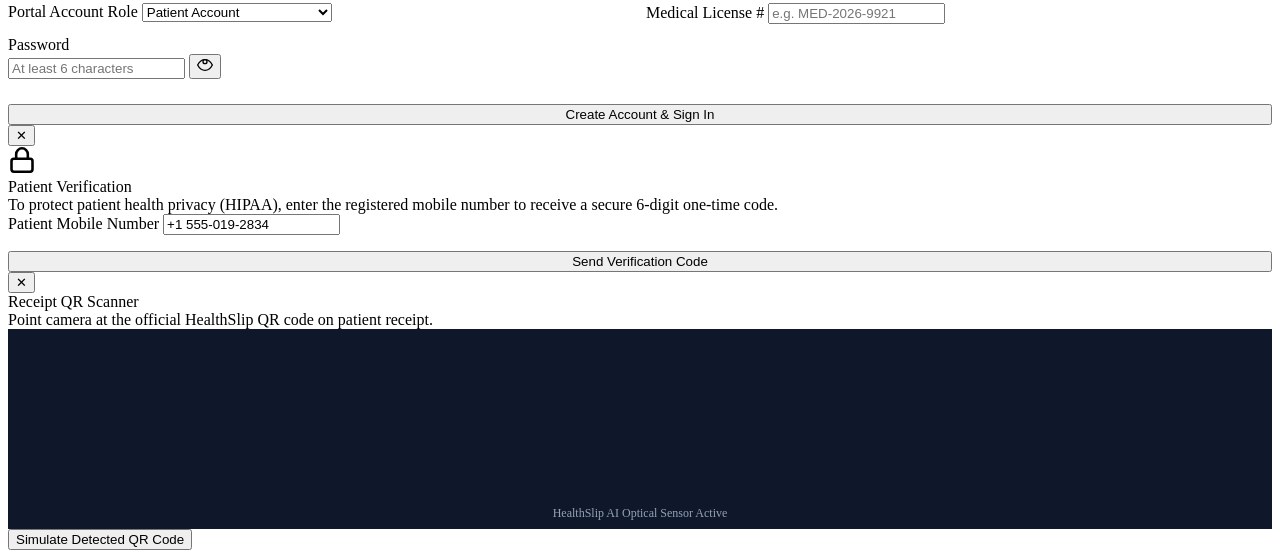
==== commit bbbb6139: "Add full-stack production deployment suite (Docker, Docker Compose, Gunicorn, Render, Railway, Fly.i" ====
--- a/app/templates/index.html
+++ b/app/templates/index.html
@@ -6,7 +6,7 @@
   <title>HealthSlip AI - AI-Assisted Medical Receipt & Patient Verification System</title>
   <meta name="description" content="AI-Powered medical receipt generation, cryptographic verification, and OTP-based secure patient access system.">
   <link rel="stylesheet" href="/static/css/style.css">
-  <link rel="icon" href="data:image/svg+xml,<svg xmlns='http://www.w3.org/2000/svg' viewBox='0 0 24 24' fill='%232563EB'><path d='M4.5 10.5C3.67 10.5 3 11.17 3 12s.67 1.5 1.5 1.5h15c.83 0 1.5-.67 1.5-1.5s-.67-1.5-1.5-1.5h-15zM10.5 4.5C10.5 3.67 11.17 3 12 3s1.5.67 1.5 1.5v15c0 .83-.67 1.5-1.5 1.5s-1.5-.67-1.5-1.5v-15z'/></svg>">
+  <link rel="icon" href="data:image/svg+xml,<svg xmlns='http://www.w3.org/2000/svg' viewBox='0 0 24 24' fill='%230D7A68'><path d='M4.5 10.5C3.67 10.5 3 11.17 3 12s.67 1.5 1.5 1.5h15c.83 0 1.5-.67 1.5-1.5s-.67-1.5-1.5-1.5h-15zM10.5 4.5C10.5 3.67 11.17 3 12 3s1.5.67 1.5 1.5v15c0 .83-.67 1.5-1.5 1.5s-1.5-.67-1.5-1.5v-15z'/></svg>">
 </head>
 <body>
 
@@ -692,7 +692,7 @@
       <button class="modal-close-btn" onclick="closeAuthModal()">✕</button>
 
       <div class="auth-header-pill">
-        <div class="modal-icon-badge" style="background: linear-gradient(135deg, var(--primary) 0%, #1e40af 100%); color: white; width: 44px; height: 44px; border-radius: var(--radius-md);">
+        <div class="modal-icon-badge" style="background: linear-gradient(135deg, var(--primary) 0%, var(--primary-dark) 100%); color: white; width: 44px; height: 44px; border-radius: var(--radius-md);">
           <svg width="22" height="22" viewBox="0 0 24 24" fill="none" stroke="currentColor" stroke-width="2.2"><path d="M12 22s8-4 8-10V5l-8-3-8 3v7c0 6 8 10 8 10"/><path d="m9 12 2 2 4-4"/></svg>
         </div>
         <div>
@@ -928,9 +928,9 @@
       
       <!-- Visual camera scanner viewfinder -->
       <div style="width: 100%; height: 200px; background: #0f172a; border-radius: var(--radius-md); position: relative; overflow: hidden; display: flex; align-items: center; justify-content: center; color: white;">
-        <div style="width: 130px; height: 130px; border: 2px solid #38bdf8; border-radius: 8px; position: relative;">
+        <div style="width: 130px; height: 130px; border: 2px solid var(--primary); border-radius: 8px; position: relative;">
           <!-- Laser animation line -->
-          <div style="position: absolute; left: 0; right: 0; height: 2px; background: #38bdf8; box-shadow: 0 0 10px #38bdf8; animation: scanLaser 2s infinite ease-in-out;"></div>
+          <div style="position: absolute; left: 0; right: 0; height: 2px; background: var(--primary); box-shadow: 0 0 10px var(--primary); animation: scanLaser 2s infinite ease-in-out;"></div>
         </div>
         <span style="position: absolute; bottom: 8px; font-size: 0.75rem; color: #94a3b8;">HealthSlip AI Optical Sensor Active</span>
       </div>
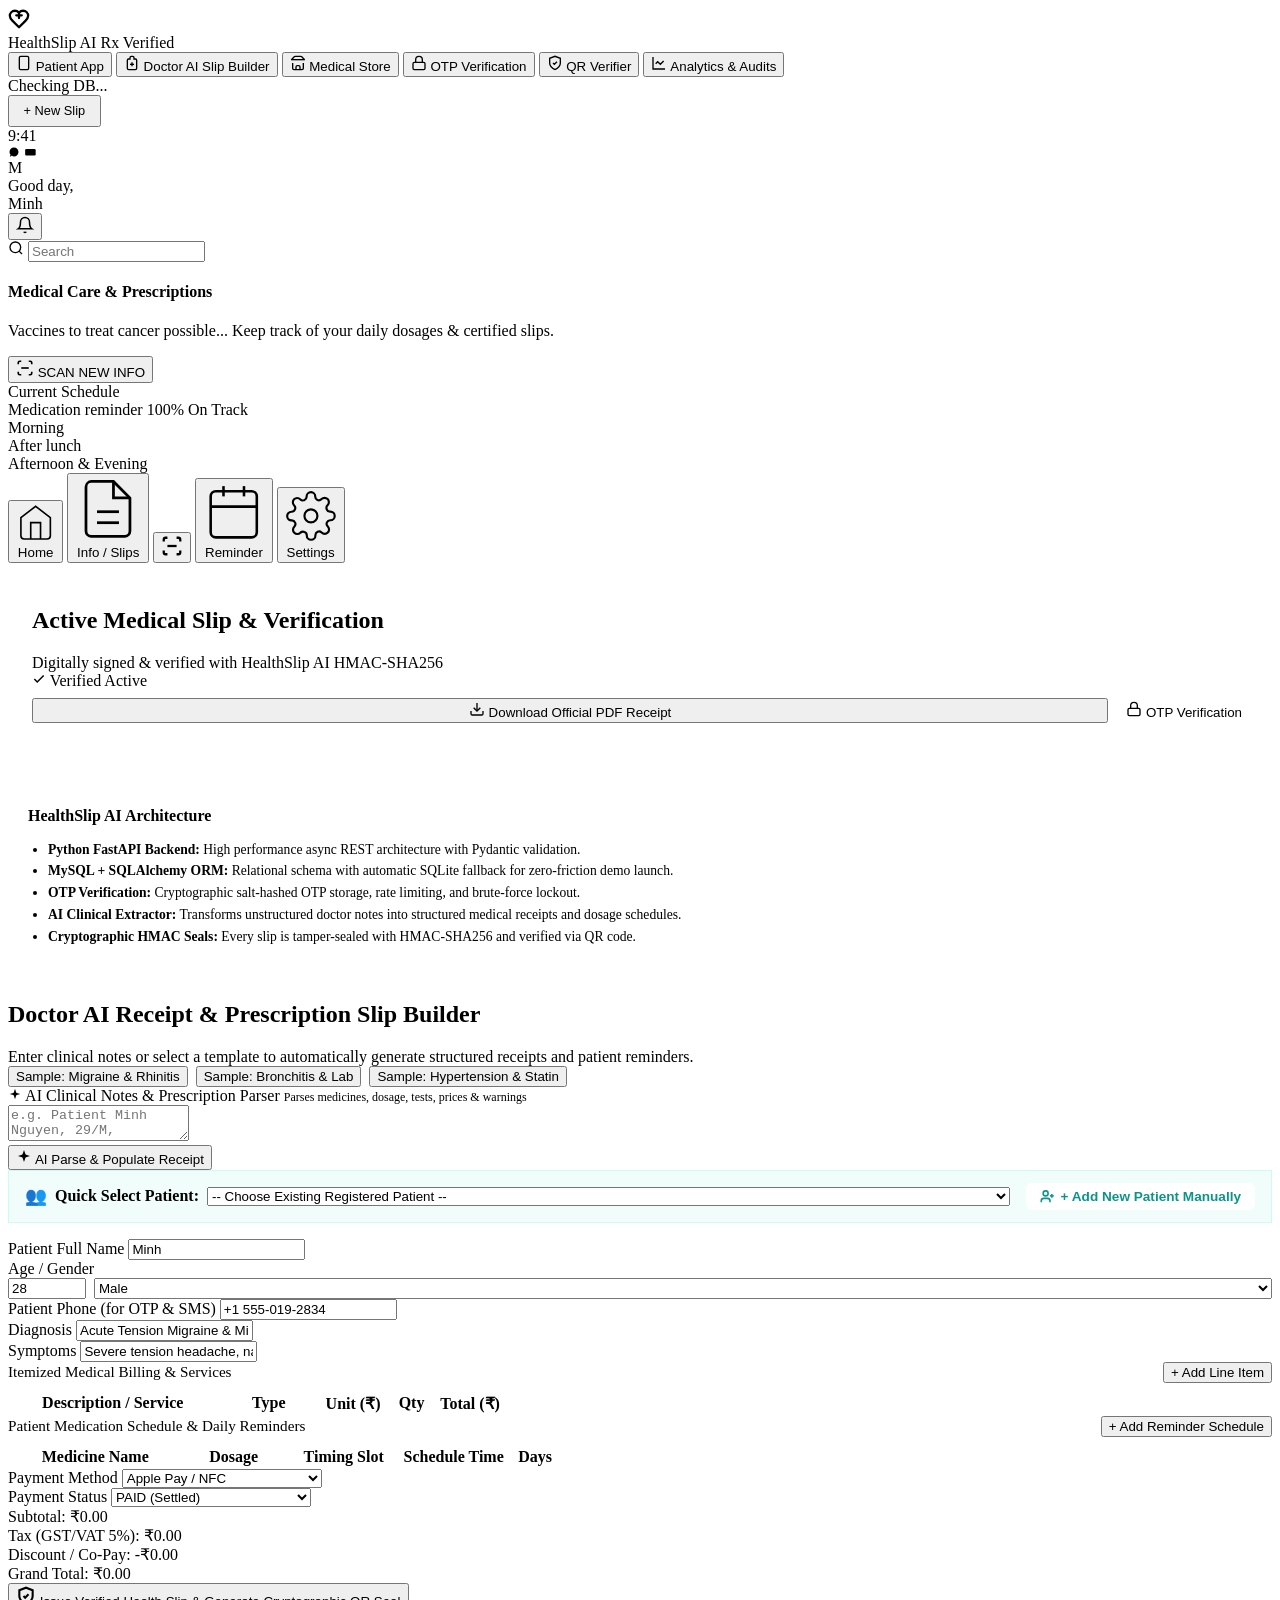
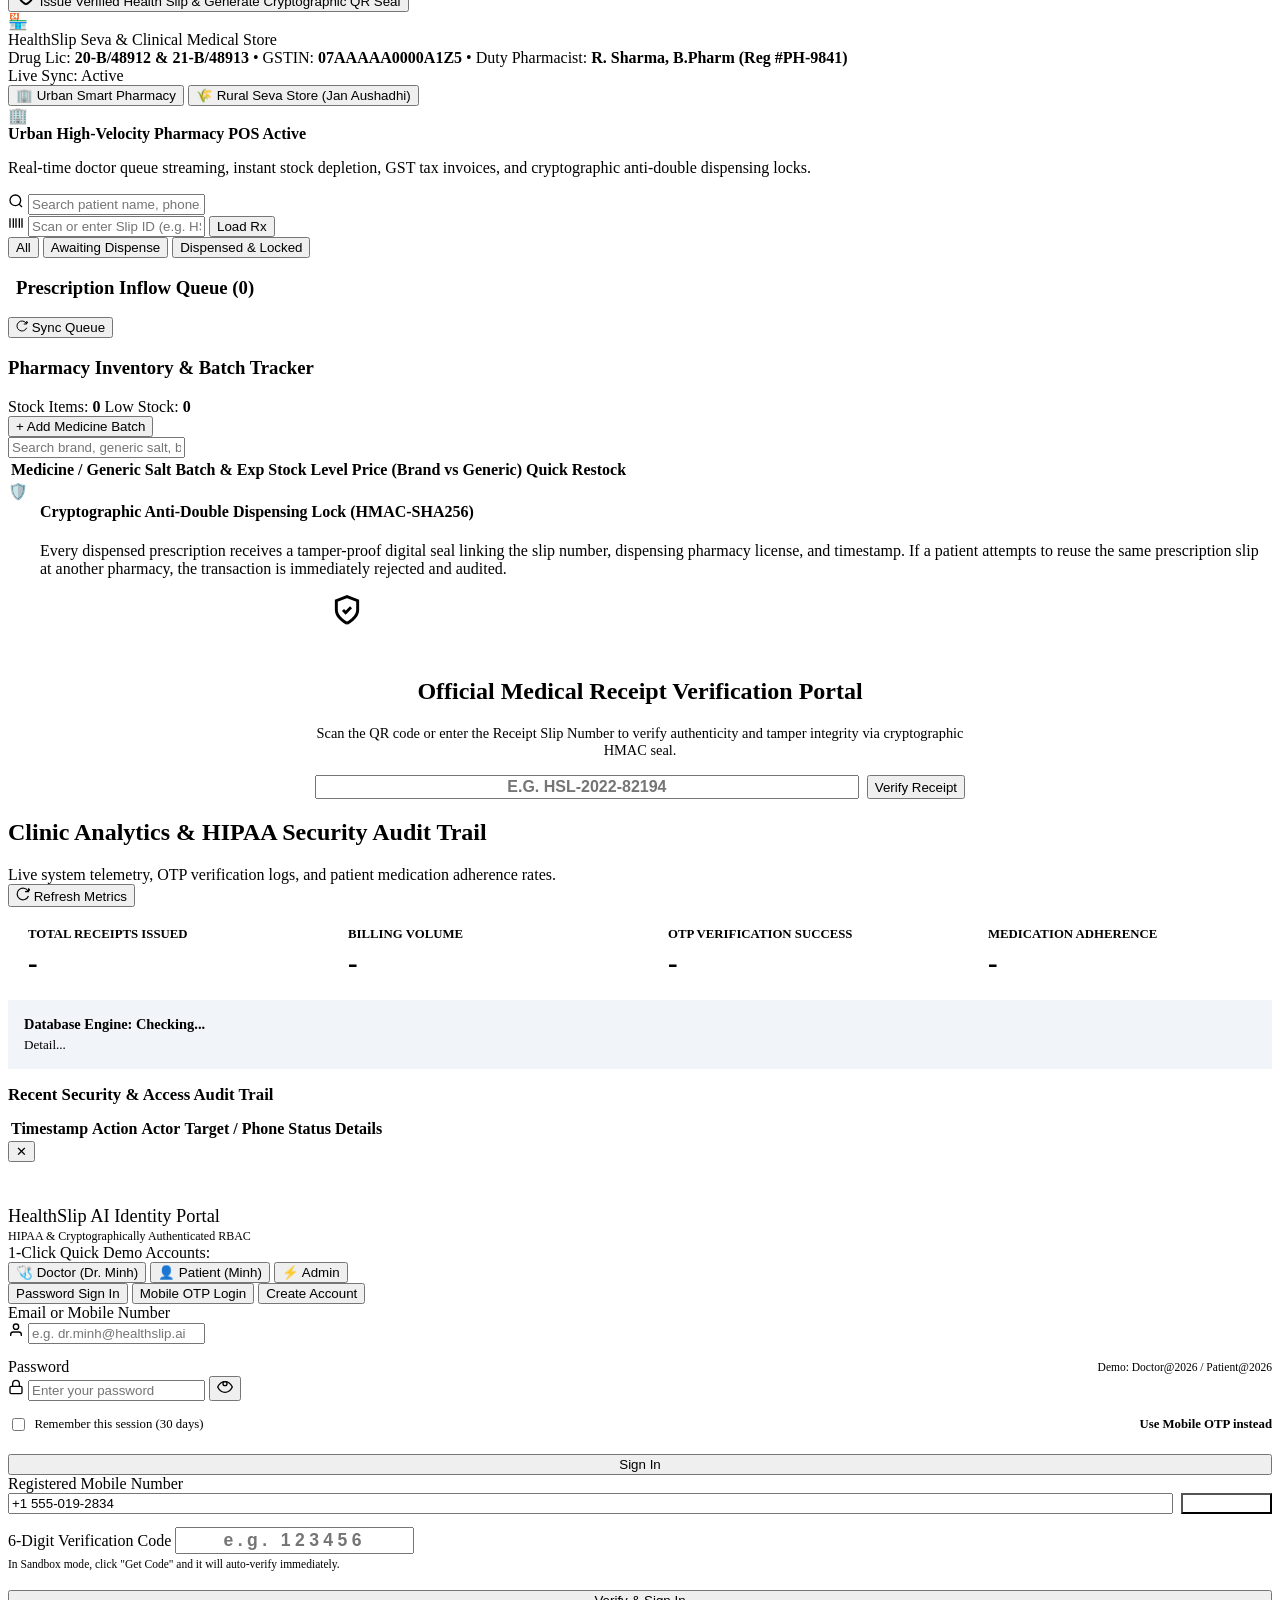
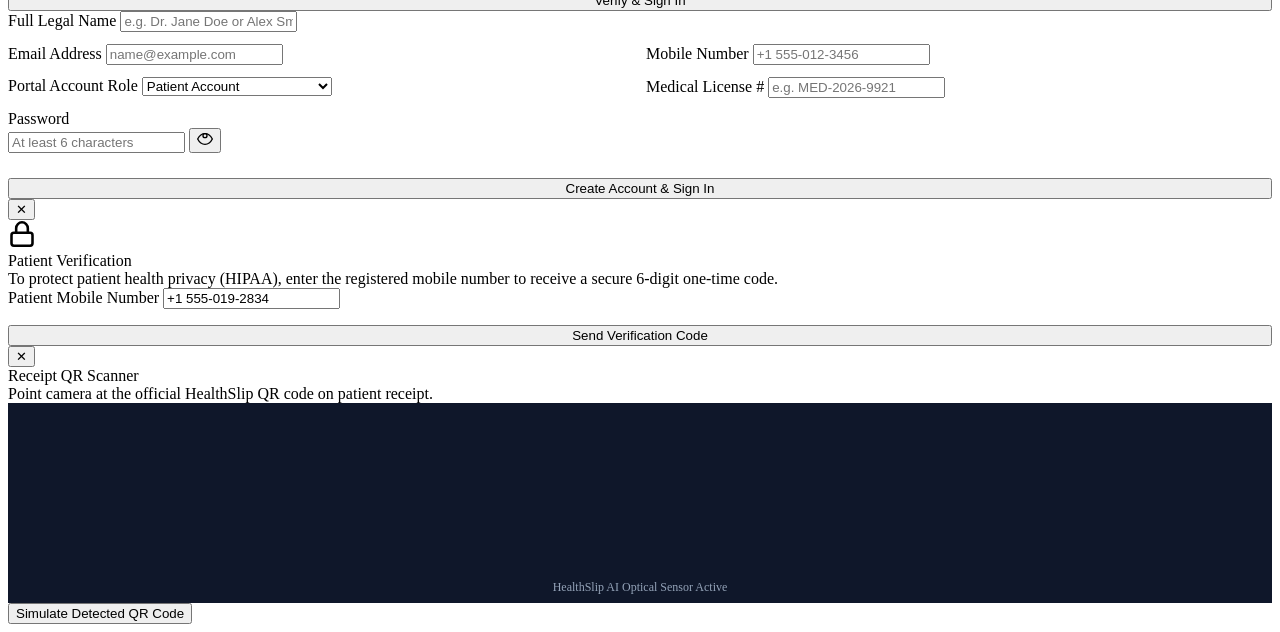
==== commit 0269831b: "feat: replace Hindi with Telugu TTS, add manual patient registration, and convert currency to INR" ====
--- a/app/templates/index.html
+++ b/app/templates/index.html
@@ -271,7 +271,7 @@
             <span style="font-size: 0.75rem; color: var(--text-muted);">Parses medicines, dosage, tests, prices & warnings</span>
           </div>
           
-          <textarea id="ai-clinical-notes-input" class="ai-textarea" placeholder="e.g. Patient Minh Nguyen, 29/M, presents with severe tension migraine. Prescribe Ibuprofen 400mg 1 pill at 12:00 am and after lunch for 5 days. Add Ibuprofen metisylat 1 pill after lunch. Advised CBC blood test and complete rest. Consultation fee $50."></textarea>
+          <textarea id="ai-clinical-notes-input" class="ai-textarea" placeholder="e.g. Patient Minh Nguyen, 29/M, presents with severe tension migraine. Prescribe Ibuprofen 400mg 1 pill at 12:00 am and after lunch for 5 days. Add Ibuprofen metisylat 1 pill after lunch. Advised CBC blood test and complete rest. Consultation fee ₹500."></textarea>
           
           <div style="display: flex; justify-content: space-between; align-items: center;">
             <button class="btn-ai-generate" id="btn-run-ai" onclick="runAIExtraction()">
@@ -289,6 +289,23 @@
             Clinical Safety & Interaction Alerts
           </div>
           <ul id="ai-warnings-list" class="ai-alert-list"></ul>
+        </div>
+
+        <!-- Patient Selection & Manual Registration Toolbar -->
+        <div style="display: flex; justify-content: space-between; align-items: center; background: #f0fdfa; border: 1.5px solid #ccfbf1; padding: 0.75rem 1rem; border-radius: var(--radius-md); margin-bottom: 1rem; gap: 1rem; flex-wrap: wrap;">
+          <div style="display: flex; align-items: center; gap: 8px; flex: 1; min-width: 260px;">
+            <span style="font-size: 1.1rem;">👥</span>
+            <label class="input-label" style="margin: 0; white-space: nowrap; font-weight: 700; color: var(--primary);">Quick Select Patient:</label>
+            <select id="doc-patient-select" class="form-input" style="flex: 1;" onchange="onSelectPatientFromDropdown(this.value)">
+              <option value="">-- Choose Existing Registered Patient --</option>
+            </select>
+          </div>
+          <div>
+            <button type="button" class="btn-secondary" onclick="openAddPatientModal()" style="display: inline-flex; align-items: center; gap: 6px; padding: 6px 14px; font-weight: 700; font-size: 0.85rem; border: 1.5px solid var(--primary); color: #0d9488; background: #ffffff; cursor: pointer; border-radius: 6px;">
+              <svg width="15" height="15" viewBox="0 0 24 24" fill="none" stroke="currentColor" stroke-width="2.5"><path d="M16 21v-2a4 4 0 0 0-4-4H6a4 4 0 0 0-4 4v2"/><circle cx="9" cy="7" r="4"/><line x1="19" y1="8" x2="19" y2="14"/><line x1="22" y1="11" x2="16" y2="11"/></svg>
+              + Add New Patient Manually
+            </button>
+          </div>
         </div>
 
         <!-- Form: Patient & Doctor Info -->
@@ -309,7 +326,7 @@
             </div>
           </div>
           <div class="input-group">
-            <label class="input-label">Patient Phone (for OTP)</label>
+            <label class="input-label">Patient Phone (for OTP & SMS)</label>
             <input type="text" id="doc-patient-phone" class="form-input" value="+1 555-019-2834">
           </div>
         </div>
@@ -338,9 +355,9 @@
                 <tr>
                   <th style="width: 40%;">Description / Service</th>
                   <th style="width: 20%;">Type</th>
-                  <th style="width: 12%;">Unit ($)</th>
+                  <th style="width: 12%;">Unit (₹)</th>
                   <th style="width: 10%;">Qty</th>
-                  <th style="width: 12%;">Total ($)</th>
+                  <th style="width: 12%;">Total (₹)</th>
                   <th style="width: 6%;"></th>
                 </tr>
               </thead>
@@ -403,19 +420,19 @@
           <div class="totals-breakdown-col">
             <div class="total-row">
               <span>Subtotal:</span>
-              <span id="calc-subtotal">$0.00</span>
+              <span id="calc-subtotal">₹0.00</span>
             </div>
             <div class="total-row">
               <span>Tax (GST/VAT 5%):</span>
-              <span id="calc-tax">$0.00</span>
+              <span id="calc-tax">₹0.00</span>
             </div>
             <div class="total-row">
               <span>Discount / Co-Pay:</span>
-              <span id="calc-discount">-$0.00</span>
+              <span id="calc-discount">-₹0.00</span>
             </div>
             <div class="total-row grand">
               <span>Grand Total:</span>
-              <span id="calc-grand-total" style="color: var(--primary);">$0.00</span>
+              <span id="calc-grand-total" style="color: var(--primary);">₹0.00</span>
             </div>
           </div>
         </div>
@@ -478,7 +495,7 @@
           <div class="banner-icon">🌾</div>
           <div>
             <strong>Rural Seva Medical Store Mode Active (Affordability & Accessibility)</strong>
-            <p>Jan Aushadhi generic medicine substitution (Save 75-85%), Multilingual Voice Explainer (Hindi/English TTS), 2G Keypad SMS Slip, and Offline-First Local Sync Queue.</p>
+            <p>Jan Aushadhi generic medicine substitution (Save 75-85%), Multilingual Voice Explainer (Telugu/English TTS), 2G Keypad SMS Slip, and Offline-First Local Sync Queue.</p>
           </div>
         </div>
 
@@ -1058,18 +1075,18 @@
             <input type="number" id="add-med-qty" class="form-input" value="100" min="1" required>
           </div>
           <div class="form-group">
-            <label class="form-label">Brand MRP ($) *</label>
+            <label class="form-label">Brand MRP (₹) *</label>
             <input type="number" step="0.1" id="add-med-brand-price" class="form-input" value="15.00" required>
           </div>
           <div class="form-group">
-            <label class="form-label">Generic Price ($) *</label>
+            <label class="form-label">Generic Price (₹) *</label>
             <input type="number" step="0.1" id="add-med-generic-price" class="form-input" value="3.00" required>
           </div>
         </div>
 
         <div class="form-group" style="margin-top: 0.5rem;">
-          <label class="form-label">Vernacular Voice Dosage Advice (Hindi)</label>
-          <input type="text" id="add-med-hi" class="form-input" placeholder="e.g. सुबह और रात को भोजन के बाद 1 गोली लें">
+          <label class="form-label">Vernacular Voice Dosage Advice (Telugu - తెలుగు)</label>
+          <input type="text" id="add-med-te" class="form-input" placeholder="e.g. ఉదయం మరియు రాత్రి భోజనం తర్వాత 1 మాత్ర నీటితో తీసుకోండి">
         </div>
 
         <div style="display: flex; gap: 0.75rem; margin-top: 1.25rem;">
@@ -1077,6 +1094,114 @@
             Save to Pharmacy Inventory
           </button>
           <button type="button" class="btn-secondary" onclick="closeAddMedicineModal()">
+            Cancel
+          </button>
+        </div>
+      </form>
+    </div>
+  </div>
+
+  <!-- ==============================================================
+       MODAL: MANUALLY REGISTER NEW PATIENT
+       ============================================================== -->
+  <div class="custom-modal-backdrop" id="add-patient-modal" style="display: none;">
+    <div class="custom-modal-dialog" style="max-width: 580px;">
+      <div style="display: flex; justify-content: space-between; align-items: center; border-bottom: 1px solid var(--border); padding-bottom: 0.75rem; margin-bottom: 1rem;">
+        <div style="display: flex; align-items: center; gap: 10px;">
+          <div style="width: 36px; height: 36px; border-radius: 8px; background: #ccfbf1; color: var(--primary); display: flex; align-items: center; justify-content: center; font-size: 1.2rem;">
+            👤
+          </div>
+          <div>
+            <h3 style="margin: 0; font-size: 1.15rem; color: var(--text-main);">Register New Patient Manually</h3>
+            <span style="font-size: 0.75rem; color: var(--text-muted);">Direct outpatient entry into MySQL healthslip_prod</span>
+          </div>
+        </div>
+        <button class="modal-close-btn" onclick="closeAddPatientModal()">&times;</button>
+      </div>
+
+      <form id="add-patient-form" onsubmit="submitManualPatientForm(event)">
+        <div class="form-grid-2">
+          <div class="form-group">
+            <label class="form-label">First Name *</label>
+            <input type="text" id="new-pat-first-name" class="form-input" placeholder="e.g. Rajesh" required>
+          </div>
+          <div class="form-group">
+            <label class="form-label">Last Name</label>
+            <input type="text" id="new-pat-last-name" class="form-input" placeholder="e.g. Kumar">
+          </div>
+        </div>
+
+        <div class="form-grid-2">
+          <div class="form-group">
+            <label class="form-label">Mobile Phone (for OTP & 2G SMS Slip) *</label>
+            <input type="text" id="new-pat-phone" class="form-input" placeholder="e.g. +91 98765 43210" required>
+          </div>
+          <div class="form-group">
+            <label class="form-label">Email Address (Optional)</label>
+            <input type="email" id="new-pat-email" class="form-input" placeholder="e.g. rajesh@example.com">
+          </div>
+        </div>
+
+        <div class="form-grid-3">
+          <div class="form-group">
+            <label class="form-label">Age (Years)</label>
+            <input type="number" id="new-pat-age" class="form-input" value="32" min="1" max="120">
+          </div>
+          <div class="form-group">
+            <label class="form-label">Gender</label>
+            <select id="new-pat-gender" class="form-select">
+              <option value="Male">Male</option>
+              <option value="Female">Female</option>
+              <option value="Other">Other</option>
+            </select>
+          </div>
+          <div class="form-group">
+            <label class="form-label">Blood Group</label>
+            <select id="new-pat-blood" class="form-select">
+              <option value="O+">O+</option>
+              <option value="A+">A+</option>
+              <option value="B+">B+</option>
+              <option value="AB+">AB+</option>
+              <option value="O-">O-</option>
+              <option value="A-">A-</option>
+              <option value="B-">B-</option>
+              <option value="AB-">AB-</option>
+              <option value="UNKNOWN">UNKNOWN</option>
+            </select>
+          </div>
+        </div>
+
+        <div class="form-group" style="margin-top: 0.5rem;">
+          <label class="form-label">Residential Address</label>
+          <input type="text" id="new-pat-address" class="form-input" placeholder="e.g. Plot 42, Sri Sai Enclave">
+        </div>
+
+        <div class="form-grid-3">
+          <div class="form-group">
+            <label class="form-label">City</label>
+            <input type="text" id="new-pat-city" class="form-input" value="Hyderabad">
+          </div>
+          <div class="form-group">
+            <label class="form-label">State</label>
+            <input type="text" id="new-pat-state" class="form-input" value="Telangana">
+          </div>
+          <div class="form-group">
+            <label class="form-label">PIN Code</label>
+            <input type="text" id="new-pat-pin" class="form-input" value="500001">
+          </div>
+        </div>
+
+        <div class="form-group" style="margin-top: 0.5rem;">
+          <label class="form-label">Emergency Contact Phone</label>
+          <input type="text" id="new-pat-emergency" class="form-input" placeholder="e.g. +91 98765 00000">
+        </div>
+
+        <div style="display: flex; gap: 0.75rem; margin-top: 1.25rem;">
+          <button type="submit" class="btn-ai-generate" style="flex: 1; justify-content: center;">
+            <svg width="16" height="16" viewBox="0 0 24 24" fill="none" stroke="currentColor" stroke-width="2.5"><path d="M19 21H5a2 2 0 0 1-2-2V5a2 2 0 0 1 2-2h11l5 5v11a2 2 0 0 1-2 2z"/><polyline points="17 21 17 13 7 13 7 21"/><polyline points="7 3 7 8 15 8"/></svg>
+            Save Patient & Auto-Fill Prescription Form
+          </button>
+          <button type="button" class="btn-secondary" onclick="closeAddPatientModal()">
             Cancel
           </button>
         </div>
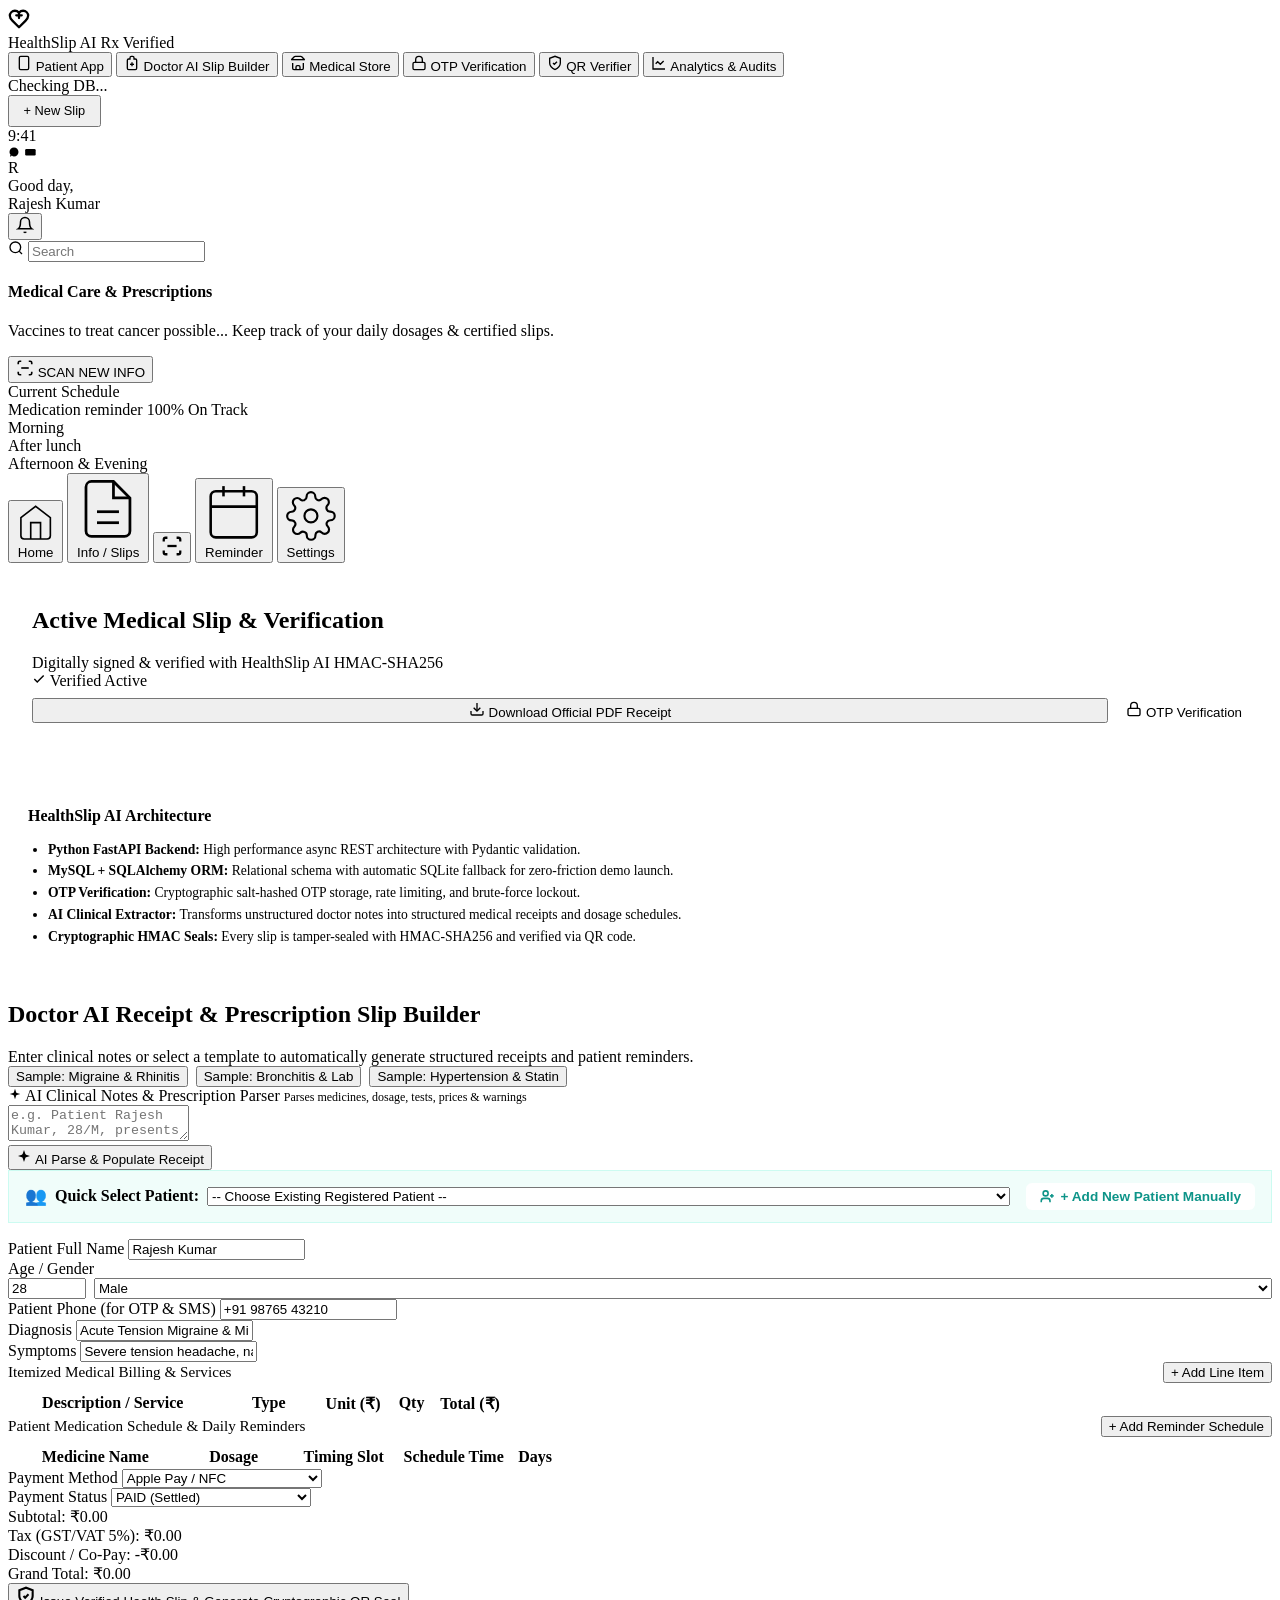
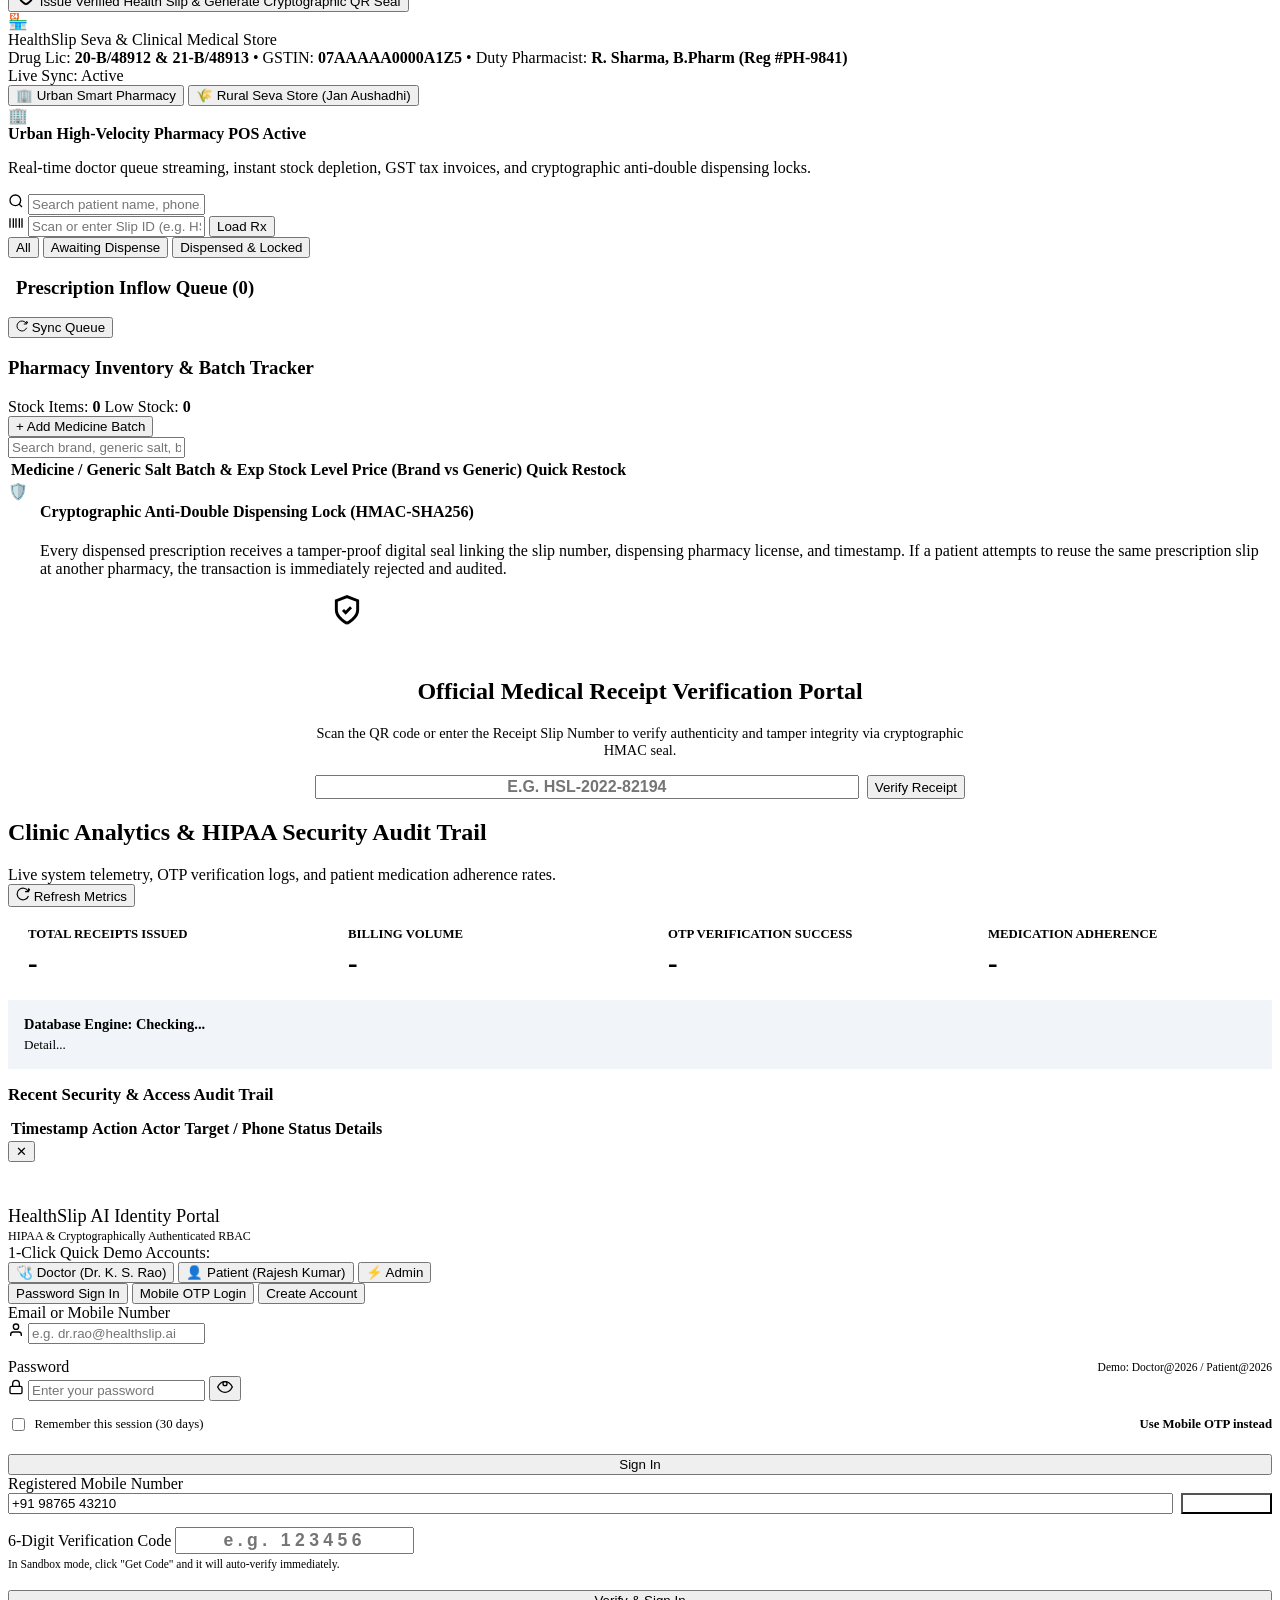
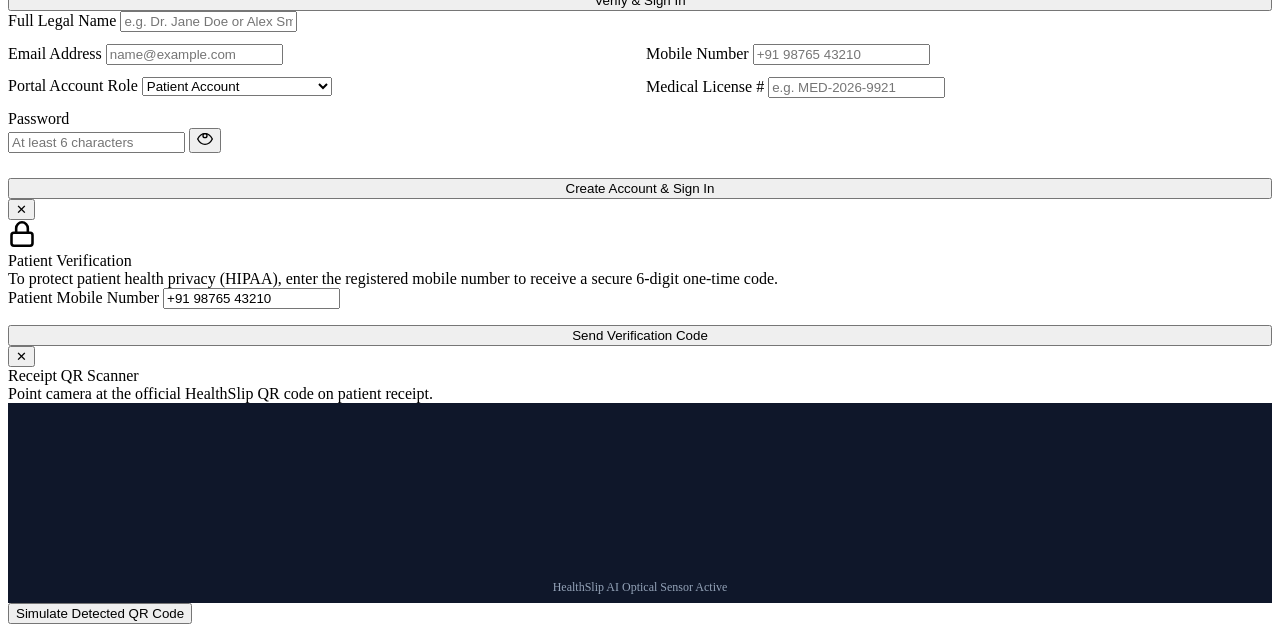
==== commit 6d8a9607: "feat(realtime): complete real-time clinical production readiness, authentic Telugu and INR localizat" ====
--- a/app/templates/index.html
+++ b/app/templates/index.html
@@ -98,10 +98,10 @@
               <!-- User Greeting Header -->
               <div class="phone-user-header">
                 <div class="phone-user-info">
-                  <div class="phone-avatar" id="patient-avatar-letter">M</div>
+                  <div class="phone-avatar" id="patient-avatar-letter">R</div>
                   <div>
                     <div class="phone-greeting-text">Good day,</div>
-                    <div class="phone-user-name" id="patient-display-name">Minh</div>
+                    <div class="phone-user-name" id="patient-display-name">Rajesh Kumar</div>
                   </div>
                 </div>
                 <button class="phone-icon-btn" onclick="openOtpModal()" title="OTP Verification Status">
@@ -271,7 +271,7 @@
             <span style="font-size: 0.75rem; color: var(--text-muted);">Parses medicines, dosage, tests, prices & warnings</span>
           </div>
           
-          <textarea id="ai-clinical-notes-input" class="ai-textarea" placeholder="e.g. Patient Minh Nguyen, 29/M, presents with severe tension migraine. Prescribe Ibuprofen 400mg 1 pill at 12:00 am and after lunch for 5 days. Add Ibuprofen metisylat 1 pill after lunch. Advised CBC blood test and complete rest. Consultation fee ₹500."></textarea>
+          <textarea id="ai-clinical-notes-input" class="ai-textarea" placeholder="e.g. Patient Rajesh Kumar, 28/M, presents with severe tension migraine. Prescribe Crocin 650mg 1 tablet after meals for 5 days. Add Pan-D 1 capsule empty stomach. Advised CBC blood test and complete rest. Consultation fee ₹500."></textarea>
           
           <div style="display: flex; justify-content: space-between; align-items: center;">
             <button class="btn-ai-generate" id="btn-run-ai" onclick="runAIExtraction()">
@@ -312,7 +312,7 @@
         <div class="form-grid-3">
           <div class="input-group">
             <label class="input-label">Patient Full Name</label>
-            <input type="text" id="doc-patient-name" class="form-input" value="Minh">
+            <input type="text" id="doc-patient-name" class="form-input" value="Rajesh Kumar">
           </div>
           <div class="input-group">
             <label class="input-label">Age / Gender</label>
@@ -327,7 +327,7 @@
           </div>
           <div class="input-group">
             <label class="input-label">Patient Phone (for OTP & SMS)</label>
-            <input type="text" id="doc-patient-phone" class="form-input" value="+1 555-019-2834">
+            <input type="text" id="doc-patient-phone" class="form-input" value="+91 98765 43210">
           </div>
         </div>
 
@@ -723,10 +723,10 @@
         <span class="auth-demo-label">1-Click Quick Demo Accounts:</span>
         <div class="auth-demo-chips">
           <button type="button" class="auth-demo-btn doctor" onclick="fillDemoCredentials('doctor')">
-            🩺 Doctor (Dr. Minh)
+            🩺 Doctor (Dr. K. S. Rao)
           </button>
           <button type="button" class="auth-demo-btn patient" onclick="fillDemoCredentials('patient')">
-            👤 Patient (Minh)
+            👤 Patient (Rajesh Kumar)
           </button>
           <button type="button" class="auth-demo-btn admin" onclick="fillDemoCredentials('admin')">
             ⚡ Admin
@@ -756,7 +756,7 @@
           <label class="input-label">Email or Mobile Number</label>
           <div class="input-icon-wrapper">
             <svg class="input-prefix-icon" width="16" height="16" viewBox="0 0 24 24" fill="none" stroke="currentColor" stroke-width="2"><path d="M20 21v-2a4 4 0 0 0-4-4H8a4 4 0 0 0-4 4v2"/><circle cx="12" cy="7" r="4"/></svg>
-            <input type="text" id="signin-identity" class="form-input with-prefix" placeholder="e.g. dr.minh@healthslip.ai" required autocomplete="username">
+            <input type="text" id="signin-identity" class="form-input with-prefix" placeholder="e.g. dr.rao@healthslip.ai" required autocomplete="username">
           </div>
         </div>
 
@@ -792,7 +792,7 @@
         <div class="input-group" style="text-align: left; margin-bottom: 0.85rem;">
           <label class="input-label">Registered Mobile Number</label>
           <div style="display: flex; gap: 0.5rem;">
-            <input type="text" id="otp-login-phone" class="form-input" placeholder="+1 555-019-2834" value="+1 555-019-2834" style="flex: 1;">
+            <input type="text" id="otp-login-phone" class="form-input" placeholder="+91 98765 43210" value="+91 98765 43210" style="flex: 1;">
             <button type="button" class="btn-scan-action" style="padding: 0 1rem; font-size: 0.8rem; background: var(--primary); color: white;" onclick="requestOtpForLoginTab()">
               Get Code
             </button>
@@ -826,7 +826,7 @@
           </div>
           <div class="input-group" style="text-align: left;">
             <label class="input-label">Mobile Number</label>
-            <input type="tel" id="reg-phone" class="form-input" placeholder="+1 555-012-3456" required autocomplete="tel">
+            <input type="tel" id="reg-phone" class="form-input" placeholder="+91 98765 43210" required autocomplete="tel">
           </div>
         </div>
 
@@ -889,7 +889,7 @@
       <div id="otp-step-phone">
         <div class="input-group" style="text-align: left; margin-bottom: 1rem;">
           <label class="input-label">Patient Mobile Number</label>
-          <input type="text" id="otp-input-phone" class="form-input" value="+1 555-019-2834" placeholder="+1 555-019-2834">
+          <input type="text" id="otp-input-phone" class="form-input" value="+91 98765 43210" placeholder="+91 98765 43210">
         </div>
         <button class="btn-modal-action" style="width: 100%;" onclick="requestOtpCode()">
           Send Verification Code
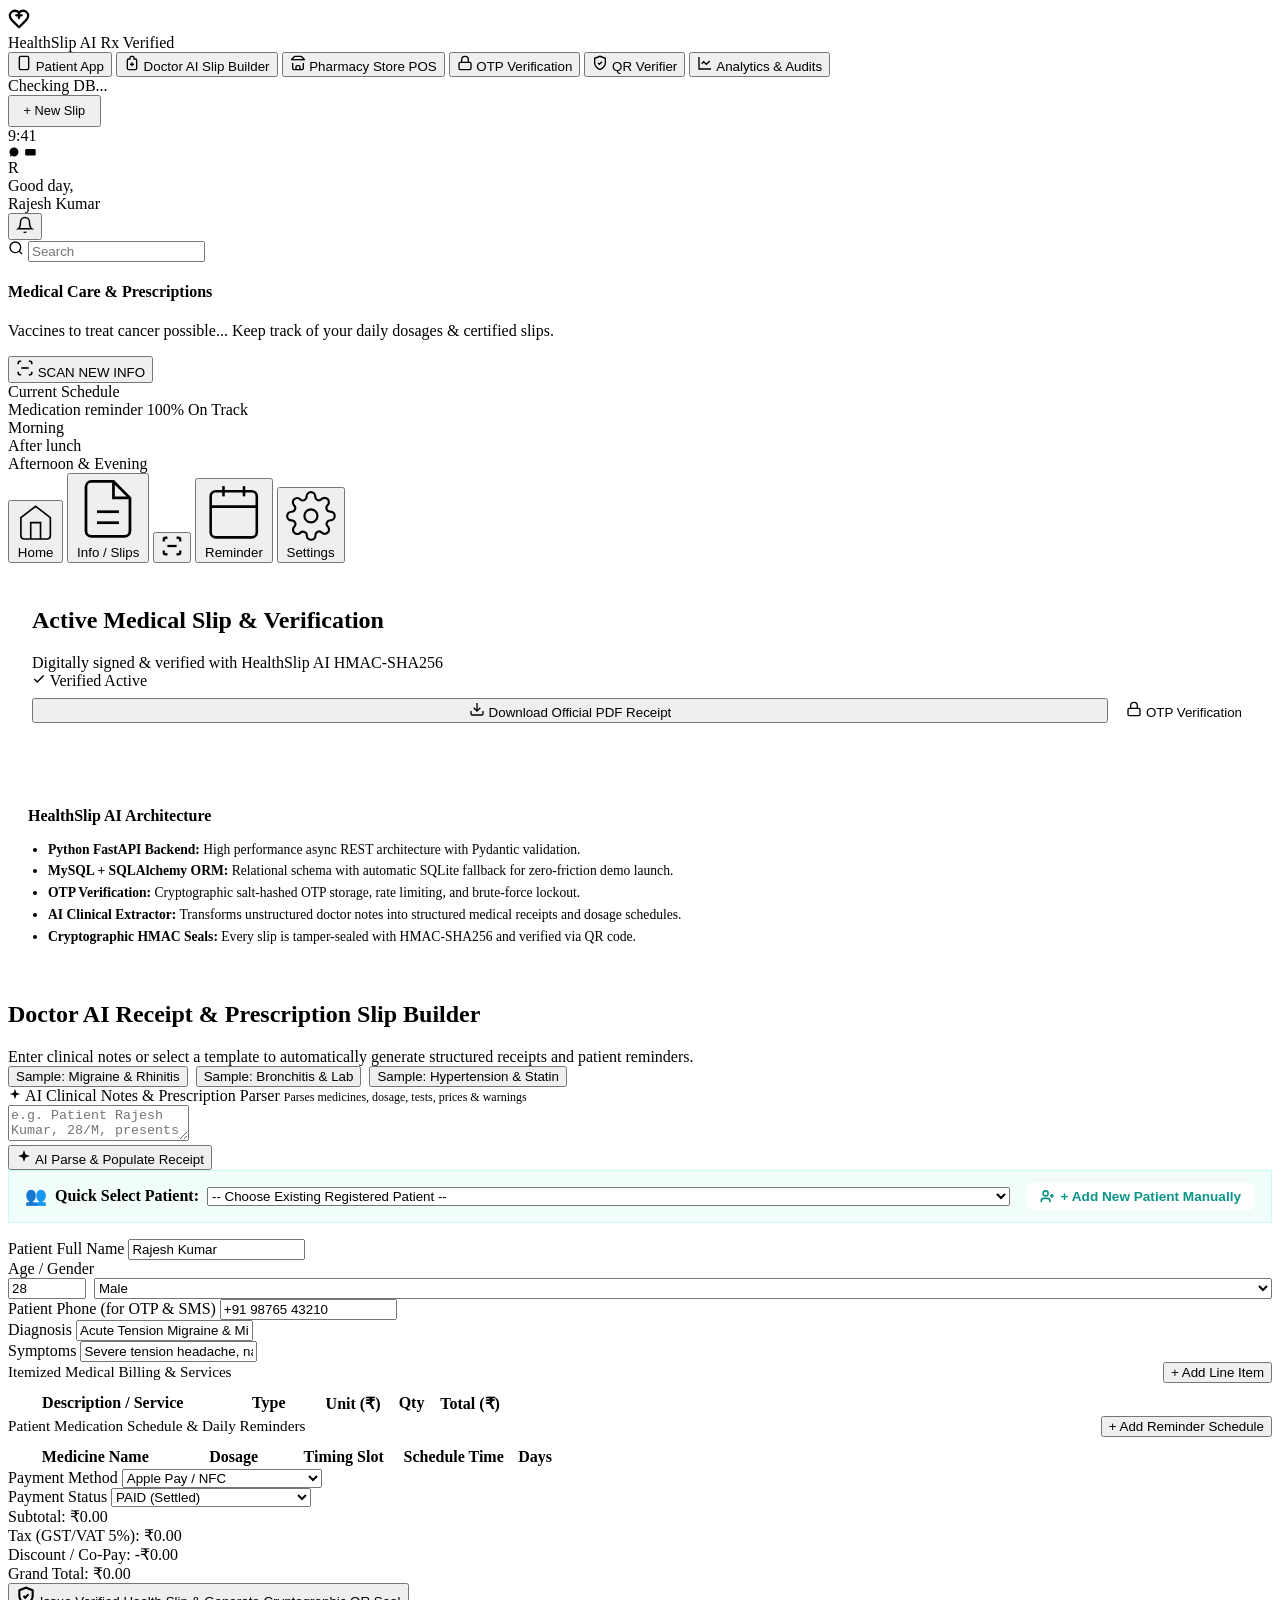
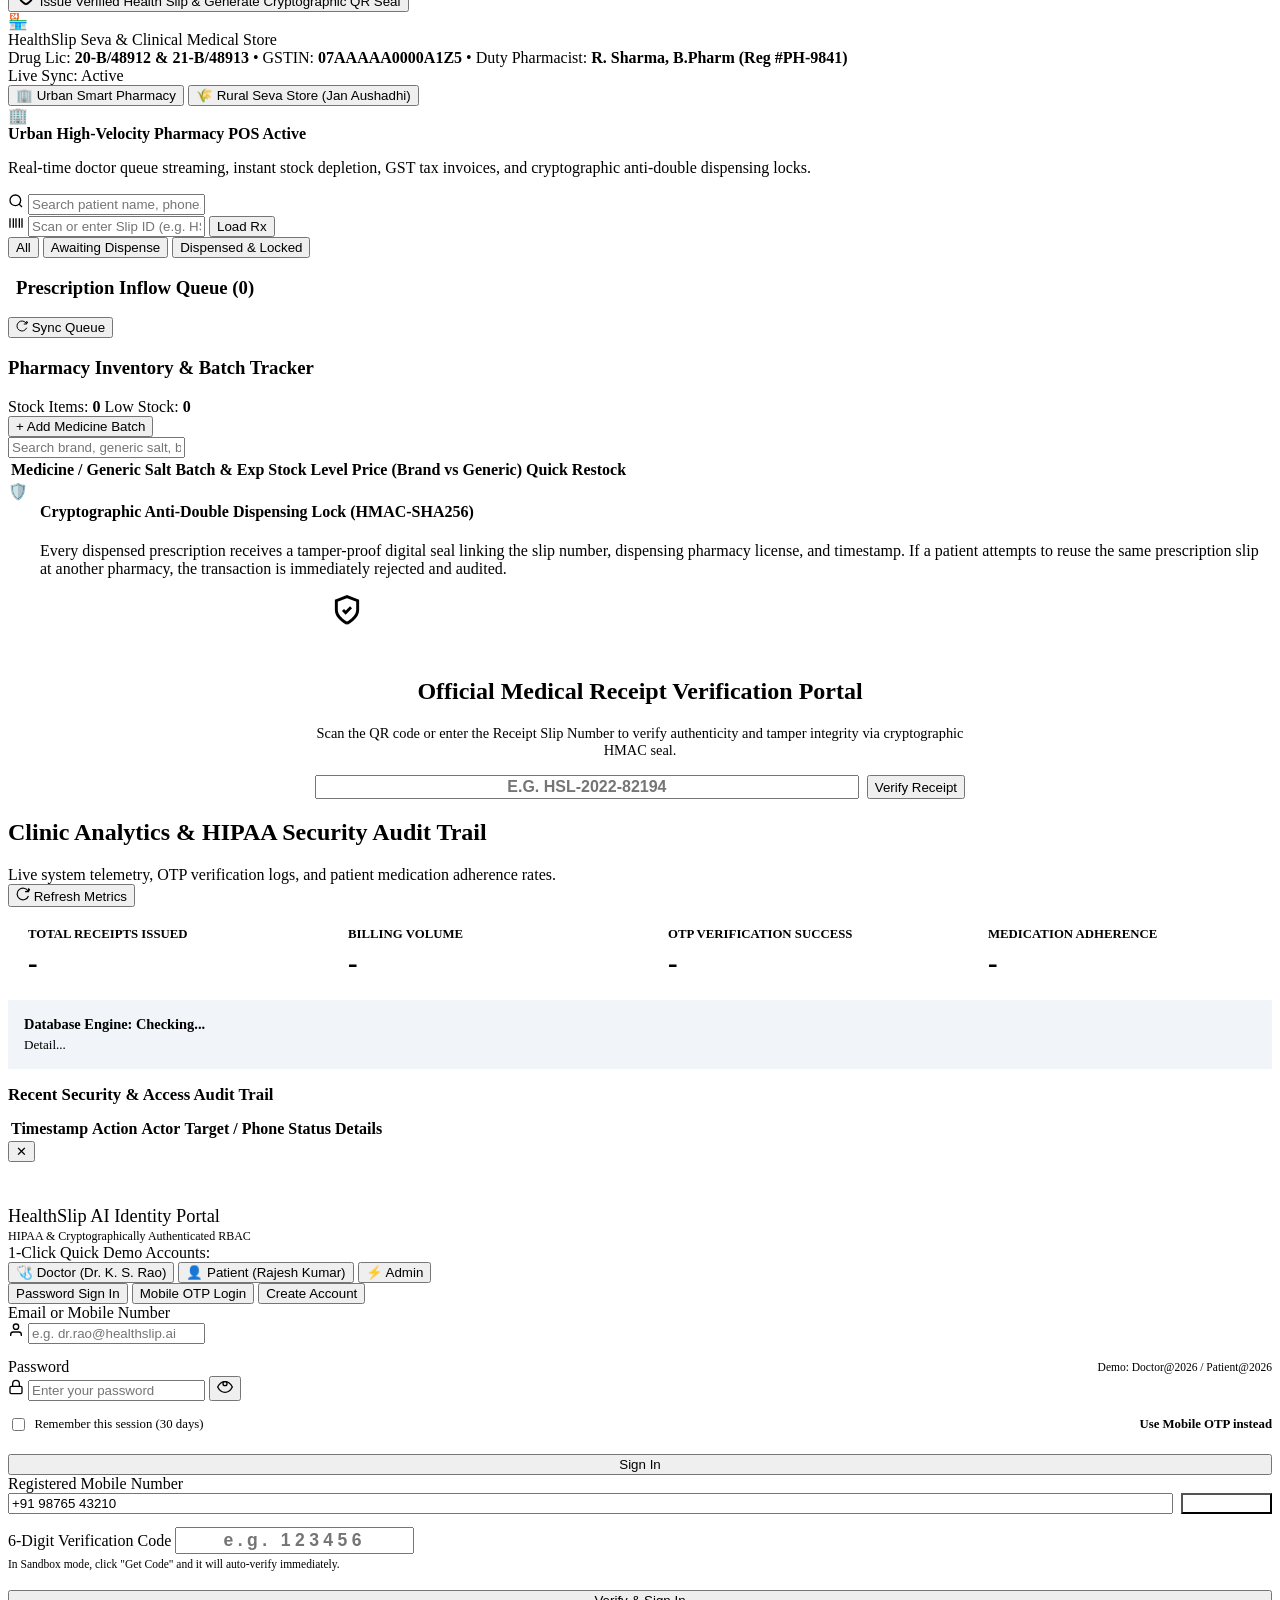
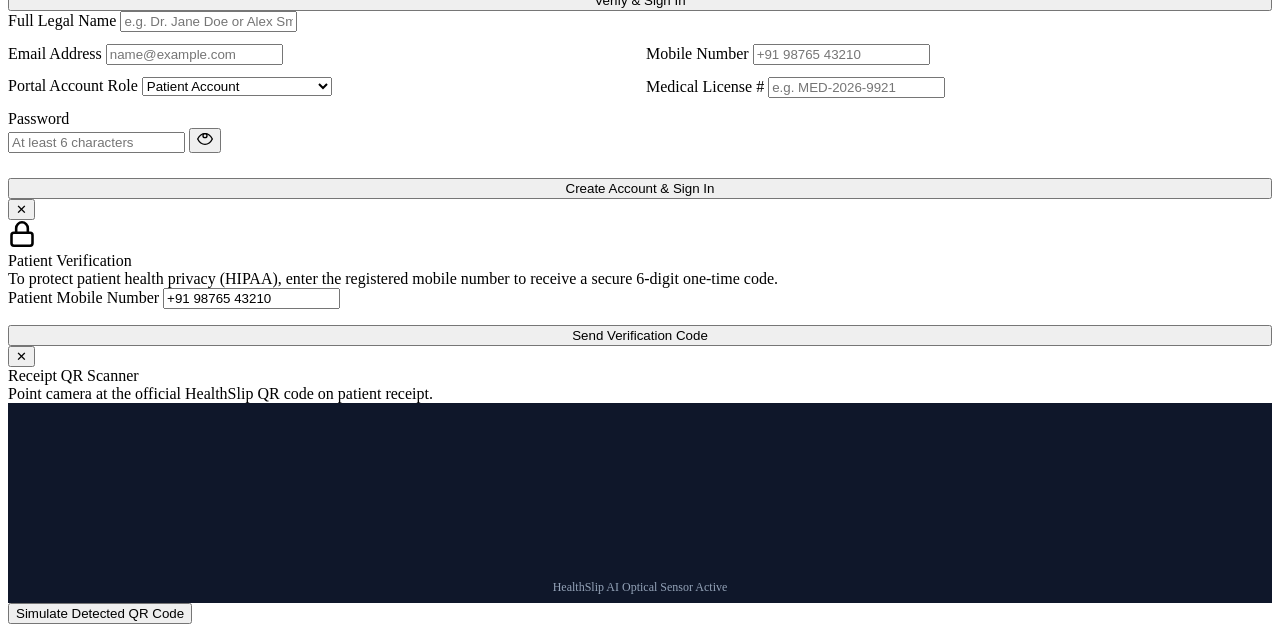
==== commit 23248ee1: "fix(ui): eliminate duplicate let declaration in pharmacy.js and update nav tab label to Pharmacy Sto" ====
--- a/app/templates/index.html
+++ b/app/templates/index.html
@@ -38,7 +38,7 @@
       </button>
       <button class="nav-tab-btn" id="tab-pharmacy-btn" onclick="switchView('pharmacy-view')">
         <svg width="16" height="16" viewBox="0 0 24 24" fill="none" stroke="currentColor" stroke-width="2"><path d="m2 7 4.41-4.41A2 2 0 0 1 7.83 2h8.34a2 2 0 0 1 1.42.59L22 7"/><path d="M4 12v8a2 2 0 0 0 2 2h12a2 2 0 0 0 2-2v-8"/><path d="M15 22v-4a2 2 0 0 0-2-2h-2a2 2 0 0 0-2 2v4"/><path d="M2 7h20"/></svg>
-        Medical Store
+        Pharmacy Store POS
         <span class="nav-counter-badge" id="pharmacy-nav-badge" style="display: none;">0 New</span>
       </button>
       <button class="nav-tab-btn" id="tab-otp-btn" onclick="openOtpModal()">
